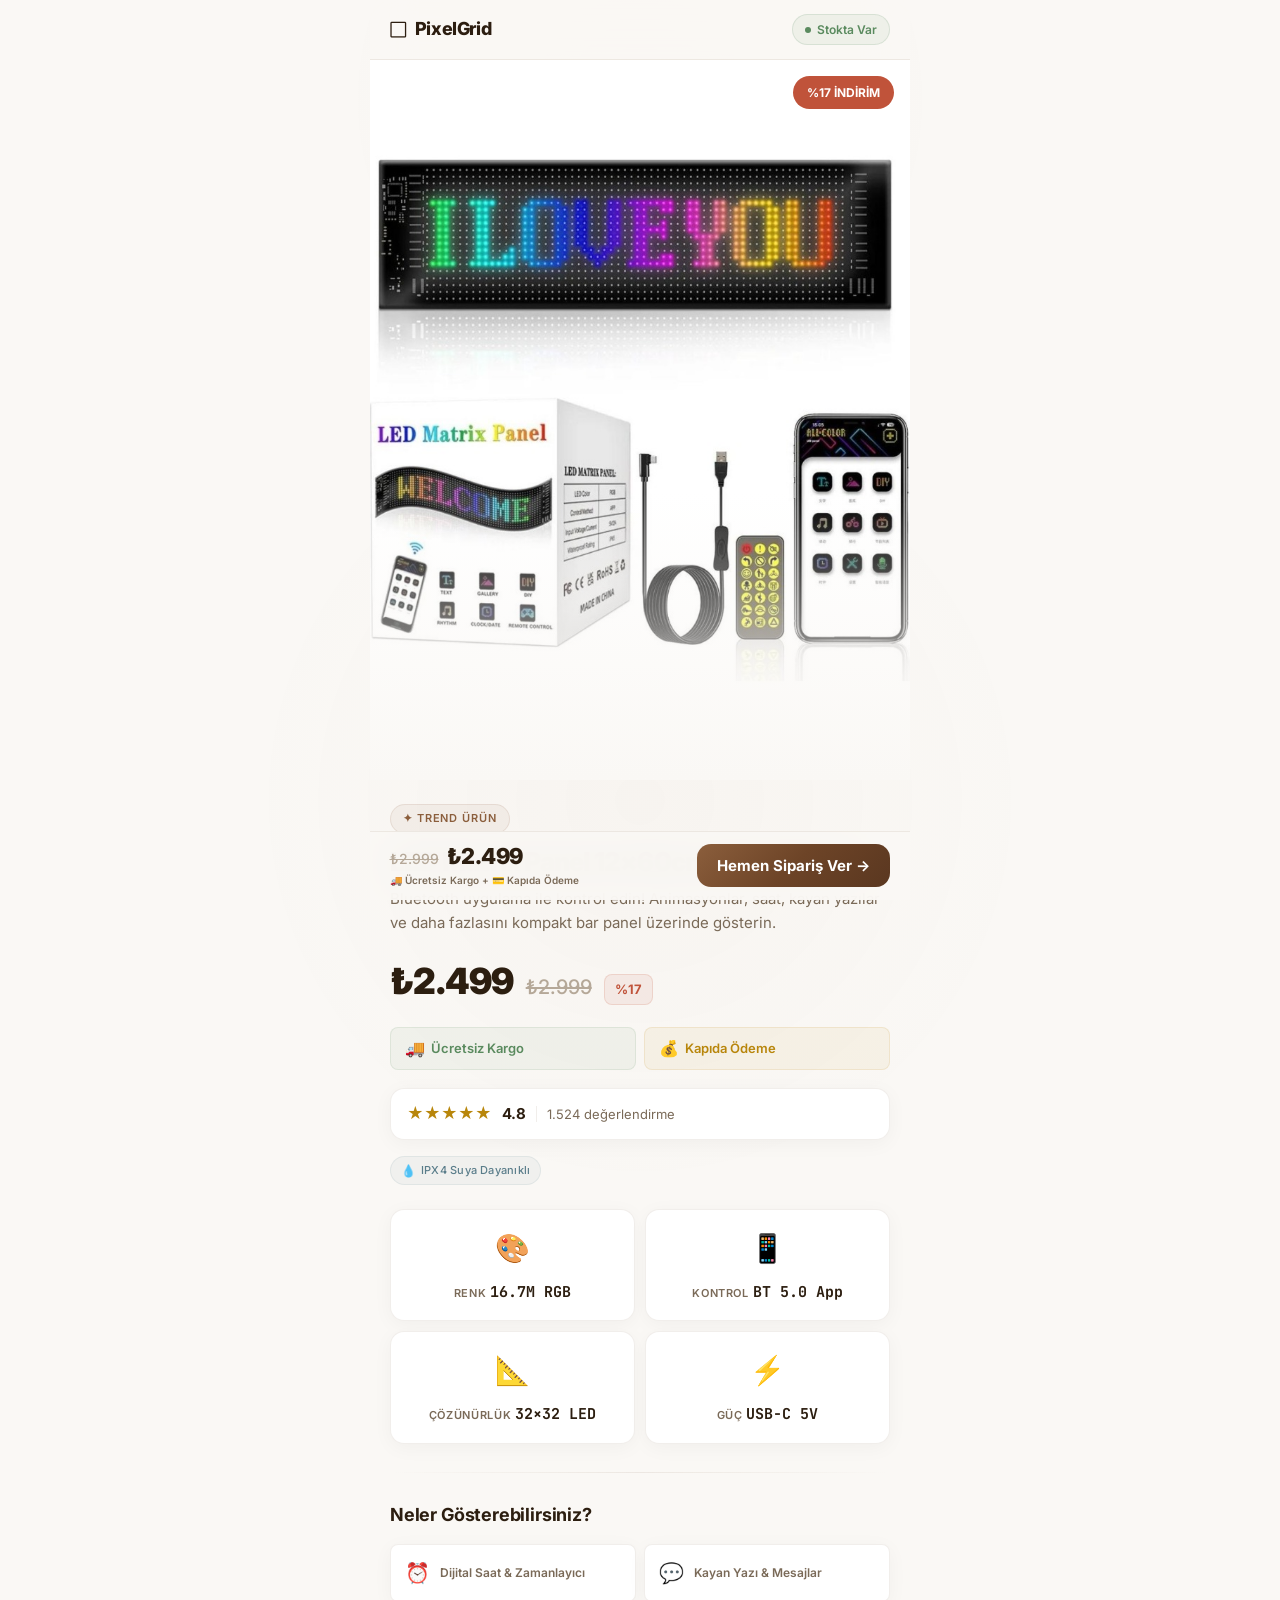
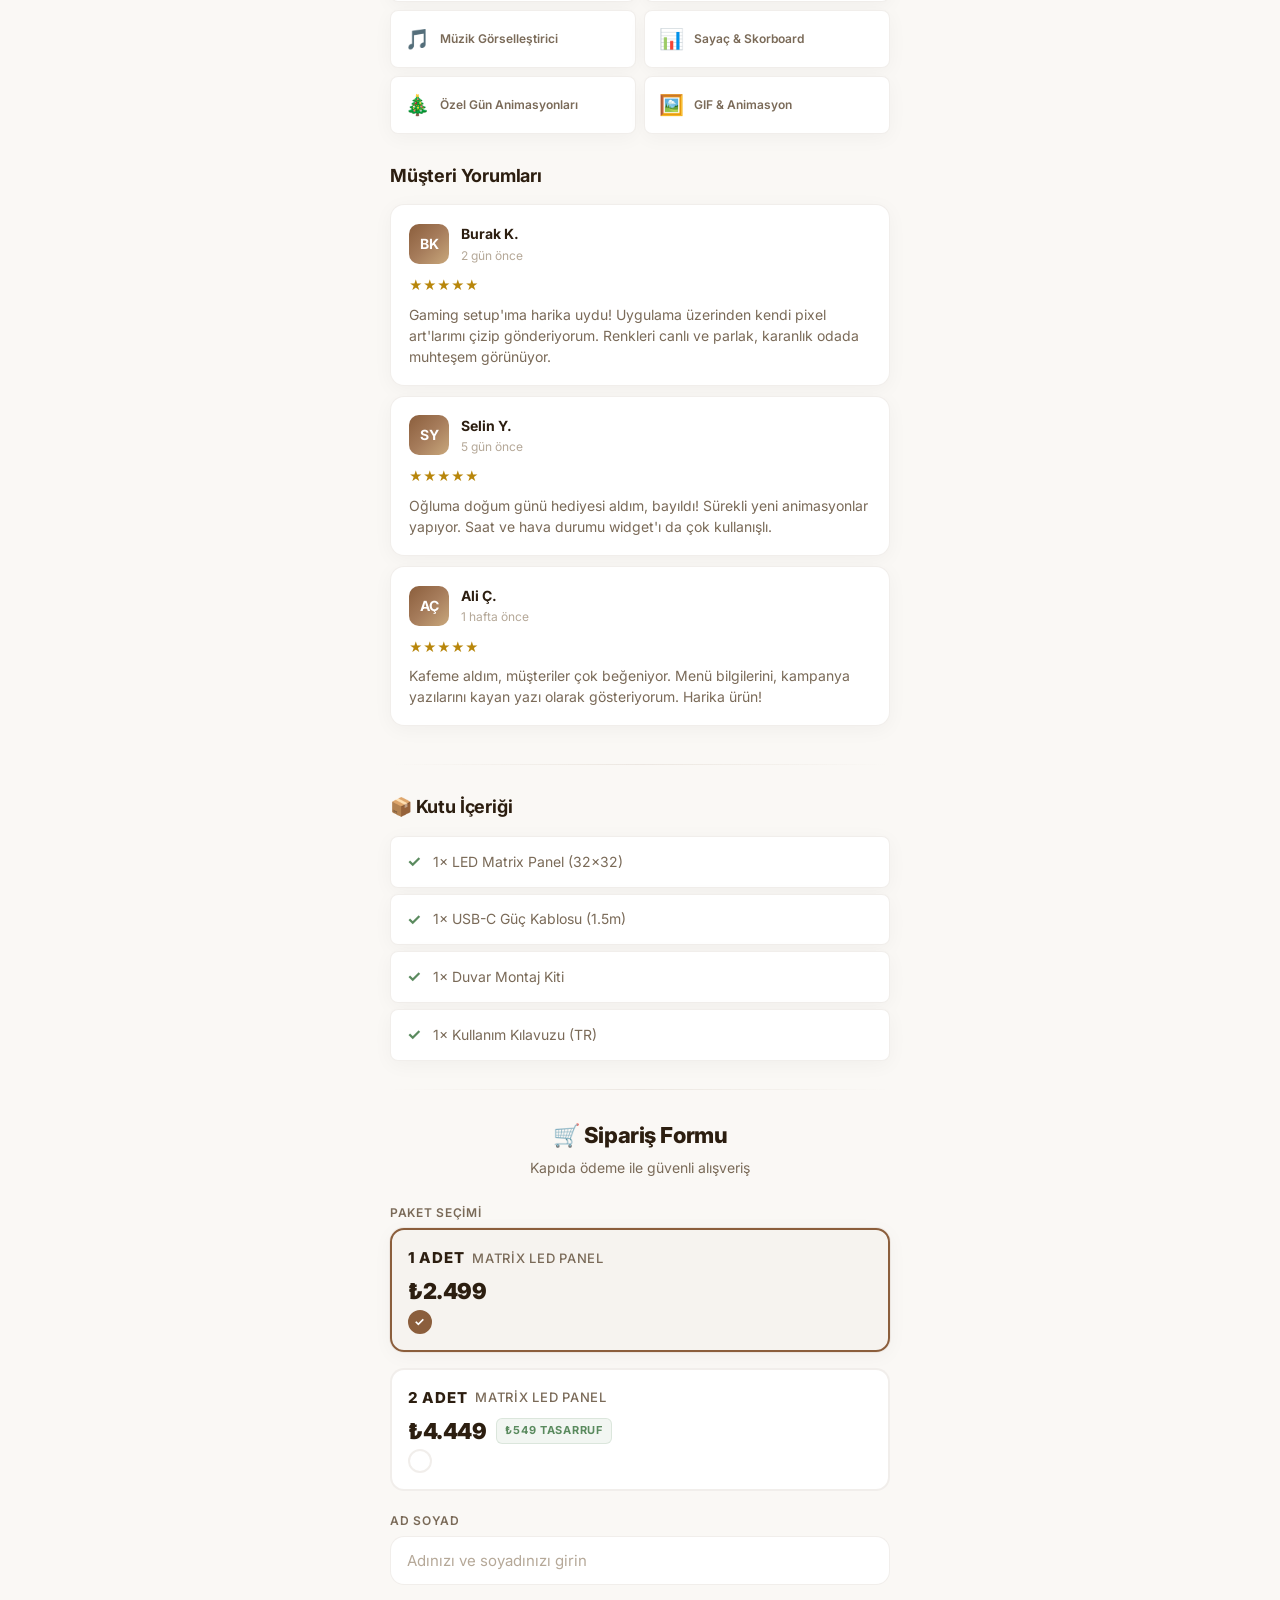
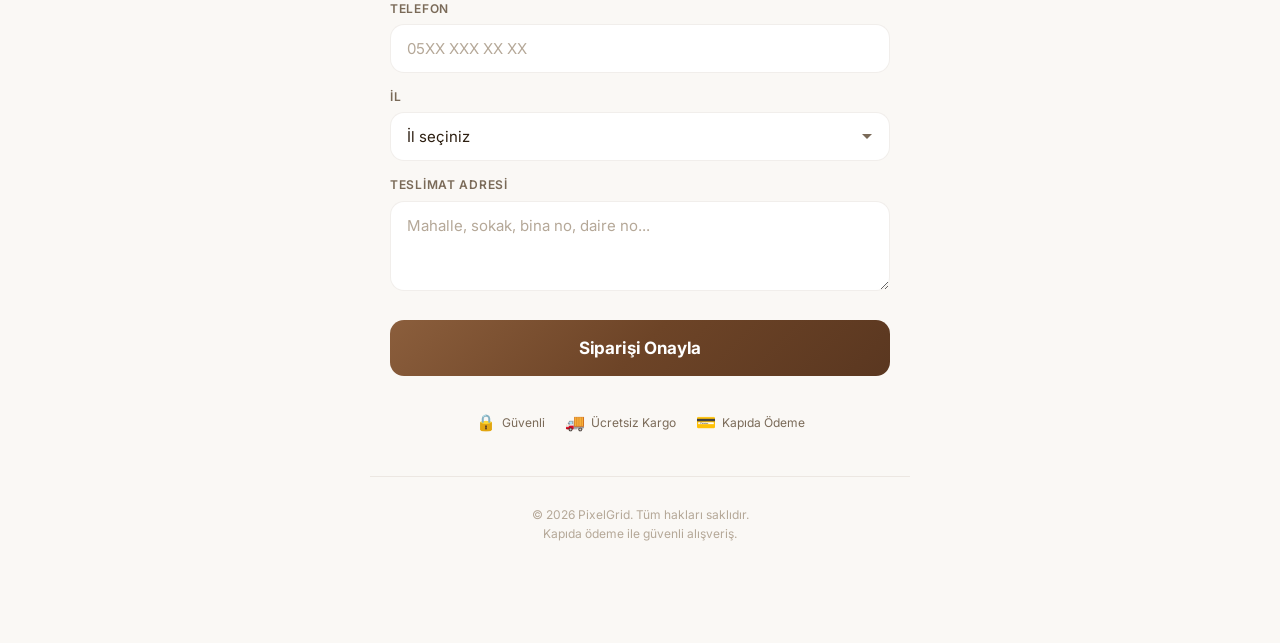
==== index.html @ 25b71a22 "add Meta Pixel Code with PageView event to index.html and Purchase event to thankyou.html" ====
<!DOCTYPE html>
<html lang="tr">
<head>
  <meta charset="UTF-8">
  <meta name="viewport" content="width=device-width, initial-scale=1.0, maximum-scale=1.0, user-scalable=no">
  <meta name="description" content="LED Matrix Panel - Programlanabilir Piksel Ekran. Bluetooth uygulama kontrolü, pixel art, saat, animasyon ve daha fazlası. Evinizi akıllı ışıkla donatın!">
  <meta name="theme-color" content="#faf8f5">
  <title>LED Matrix Panel | Akıllı Piksel Ekran</title>
  <link rel="preconnect" href="https://fonts.googleapis.com">
  <link rel="preconnect" href="https://fonts.gstatic.com" crossorigin>
  <link href="https://fonts.googleapis.com/css2?family=Inter:wght@400;500;600;700;800;900&family=JetBrains+Mono:wght@500;700&display=swap" rel="stylesheet">
  <!-- Meta Pixel Code -->
  <script>
  !function(f,b,e,v,n,t,s)
  {if(f.fbq)return;n=f.fbq=function(){n.callMethod?
  n.callMethod.apply(n,arguments):n.queue.push(arguments)};
  if(!f._fbq)f._fbq=n;n.push=n;n.loaded=!0;n.version='2.0';
  n.queue=[];t=b.createElement(e);t.async=!0;
  t.src=v;s=b.getElementsByTagName(e)[0];
  s.parentNode.insertBefore(t,s)}(window, document,'script',
  'https://connect.facebook.net/en_US/fbevents.js');
  fbq('init', '1575037027322061');
  fbq('track', 'PageView');
  </script>
  <link rel="stylesheet" href="styles.css">
</head>
<body>

  <!-- Ambient Background Effects -->
  <div class="ambient-glow"></div>
  <div class="ambient-glow-2"></div>

  <!-- Animated grid background -->
  <div class="grid-bg"></div>

  <div class="page-wrapper">

    <!-- Top Bar -->
    <header class="top-bar" id="top-bar">
      <div class="top-bar__logo">
        <span class="top-bar__logo-icon">⬜</span>
        PixelGrid
      </div>
      <div class="top-bar__badge">Stokta Var</div>
    </header>



    <!-- Hero Product Image -->
    <section class="hero-section" id="hero-section">
      <div class="hero-floating-badge">%17 İNDİRİM</div>
      <div class="hero-image-container">
        <img src="product-hero.jpg" alt="LED Matrix Panel 12x60cm - Bluetooth kontrollü RGB piksel ekran" loading="eager">
        <div class="hero-overlay"></div>
      </div>
    </section>


    <!-- Product Info -->
    <section class="product-info">
      <span class="product-info__category">✦ TREND ÜRÜN</span>
      <h1 class="product-info__title">LED Matrix Panel 12×60cm Piksel Ekran</h1>
      <p class="product-info__subtitle">Bluetooth uygulama ile kontrol edin! Animasyonlar, saat, kayan yazılar ve daha fazlasını kompakt bar panel üzerinde gösterin.</p>

      <!-- Price -->
      <div class="price-block">
        <span class="price-block__current">₺2.499</span>
        <span class="price-block__old">₺2.999</span>
        <span class="price-block__discount">%17</span>
      </div>

      <!-- Shipping & COD Badges -->
      <div class="promo-badges">
        <div class="promo-badge promo-badge--shipping">
          <span class="promo-badge__icon">🚚</span>
          <span class="promo-badge__text">Ücretsiz Kargo</span>
        </div>
        <div class="promo-badge promo-badge--cod">
          <span class="promo-badge__icon">💰</span>
          <span class="promo-badge__text">Kapıda Ödeme</span>
        </div>
      </div>

      <!-- Rating -->
      <div class="rating-bar">
        <div class="rating-bar__stars">★★★★★</div>
        <span class="rating-bar__score">4.8</span>
        <div class="rating-bar__divider"></div>
        <span class="rating-bar__count">1.524 değerlendirme</span>
      </div>

      <!-- Water Resistant Badge -->
      <div class="water-badge">
        <span class="water-badge__icon">💧</span>
        <span class="water-badge__text">IPX4 Suya Dayanıklı</span>
      </div>
    </section>

    <!-- Features Grid -->
    <div class="features-grid reveal">
      <div class="feature-card">
        <span class="feature-card__icon">🎨</span>
        <span class="feature-card__label">Renk</span>
        <span class="feature-card__value">16.7M RGB</span>
      </div>
      <div class="feature-card">
        <span class="feature-card__icon">📱</span>
        <span class="feature-card__label">Kontrol</span>
        <span class="feature-card__value">BT 5.0 App</span>
      </div>
      <div class="feature-card">
        <span class="feature-card__icon">📐</span>
        <span class="feature-card__label">Çözünürlük</span>
        <span class="feature-card__value">32×32 LED</span>
      </div>
      <div class="feature-card">
        <span class="feature-card__icon">⚡</span>
        <span class="feature-card__label">Güç</span>
        <span class="feature-card__value">USB-C 5V</span>
      </div>
    </div>

    <div class="section-divider"></div>

    <!-- What can you display section -->
    <section class="uses-section reveal">
      <h2 class="uses-section__title">Neler Gösterebilirsiniz?</h2>
      <div class="uses-grid">
        <div class="use-item">
          <span class="use-item__icon">⏰</span>
          <span class="use-item__text">Dijital Saat & Zamanlayıcı</span>
        </div>
        <div class="use-item">
          <span class="use-item__icon">💬</span>
          <span class="use-item__text">Kayan Yazı & Mesajlar</span>
        </div>
        <div class="use-item">
          <span class="use-item__icon">🎵</span>
          <span class="use-item__text">Müzik Görselleştirici</span>
        </div>
        <div class="use-item">
          <span class="use-item__icon">📊</span>
          <span class="use-item__text">Sayaç & Skorboard</span>
        </div>
        <div class="use-item">
          <span class="use-item__icon">🎄</span>
          <span class="use-item__text">Özel Gün Animasyonları</span>
        </div>
        <div class="use-item">
          <span class="use-item__icon">🖼️</span>
          <span class="use-item__text">GIF & Animasyon</span>
        </div>
      </div>
    </section>



    <!-- Testimonials -->
    <section class="testimonials-section reveal">
      <h2 class="testimonials-section__title">Müşteri Yorumları</h2>

      <div class="testimonial-card">
        <div class="testimonial-card__header">
          <div class="testimonial-card__avatar">BK</div>
          <div>
            <div class="testimonial-card__name">Burak K.</div>
            <div class="testimonial-card__date">2 gün önce</div>
          </div>
        </div>
        <div class="testimonial-card__stars">★★★★★</div>
        <p class="testimonial-card__text">Gaming setup'ıma harika uydu! Uygulama üzerinden kendi pixel art'larımı çizip gönderiyorum. Renkleri canlı ve parlak, karanlık odada muhteşem görünüyor.</p>
      </div>

      <div class="testimonial-card">
        <div class="testimonial-card__header">
          <div class="testimonial-card__avatar">SY</div>
          <div>
            <div class="testimonial-card__name">Selin Y.</div>
            <div class="testimonial-card__date">5 gün önce</div>
          </div>
        </div>
        <div class="testimonial-card__stars">★★★★★</div>
        <p class="testimonial-card__text">Oğluma doğum günü hediyesi aldım, bayıldı! Sürekli yeni animasyonlar yapıyor. Saat ve hava durumu widget'ı da çok kullanışlı.</p>
      </div>

      <div class="testimonial-card">
        <div class="testimonial-card__header">
          <div class="testimonial-card__avatar">AÇ</div>
          <div>
            <div class="testimonial-card__name">Ali Ç.</div>
            <div class="testimonial-card__date">1 hafta önce</div>
          </div>
        </div>
        <div class="testimonial-card__stars">★★★★★</div>
        <p class="testimonial-card__text">Kafeme aldım, müşteriler çok beğeniyor. Menü bilgilerini, kampanya yazılarını kayan yazı olarak gösteriyorum. Harika ürün!</p>
      </div>
    </section>

    <div class="section-divider"></div>

    <!-- Package Contents -->
    <section class="package-section reveal">
      <h2 class="package-section__title">📦 Kutu İçeriği</h2>
      <div class="package-list">
        <div class="package-item">
          <span class="package-item__check">✓</span>
          <span>1× LED Matrix Panel (32×32)</span>
        </div>
        <div class="package-item">
          <span class="package-item__check">✓</span>
          <span>1× USB-C Güç Kablosu (1.5m)</span>
        </div>

        <div class="package-item">
          <span class="package-item__check">✓</span>
          <span>1× Duvar Montaj Kiti</span>
        </div>
        <div class="package-item">
          <span class="package-item__check">✓</span>
          <span>1× Kullanım Kılavuzu (TR)</span>
        </div>
      </div>
    </section>

    <div class="section-divider"></div>

    <!-- Order Form -->
    <section class="order-section reveal" id="order-section">
      <h2 class="order-section__title">🛒 Sipariş Formu</h2>
      <p class="order-section__subtitle">Kapıda ödeme ile güvenli alışveriş</p>

      <form class="order-form" id="order-form" novalidate>

        <!-- Package Selection -->
        <div class="form-group">
          <label>Paket Seçimi</label>
          <div class="package-options">
            <label class="package-option active" id="option-1">
              <input type="radio" name="package" value="1" checked>
              <div class="package-option__content">
                <div class="package-option__top">
                  <span class="package-option__qty">1 Adet</span>
                  <span class="package-option__name">Matrix LED Panel</span>
                </div>
                <div class="package-option__price">₺2.499</div>
              </div>
              <span class="package-option__check">✓</span>
            </label>
            <label class="package-option" id="option-2">
              <input type="radio" name="package" value="2">
              <div class="package-option__content">
                <div class="package-option__top">
                  <span class="package-option__qty">2 Adet</span>
                  <span class="package-option__name">Matrix LED Panel</span>
                </div>
                <div class="package-option__bottom">
                  <span class="package-option__price">₺4.449</span>
                  <span class="package-option__save">₺549 Tasarruf</span>
                </div>
              </div>
              <span class="package-option__check">✓</span>
            </label>
          </div>
        </div>

        <!-- Name -->
        <div class="form-group">
          <label for="input-name">Ad Soyad</label>
          <input type="text" id="input-name" name="name" placeholder="Adınızı ve soyadınızı girin" required autocomplete="name">
        </div>

        <!-- Phone -->
        <div class="form-group">
          <label for="input-phone">Telefon</label>
          <input type="tel" id="input-phone" name="phone" placeholder="05XX XXX XX XX" required autocomplete="tel">
        </div>

        <!-- City -->
        <div class="form-group">
          <label for="input-city">İl</label>
          <select id="input-city" name="city" required>
            <option value="" disabled selected>İl seçiniz</option>
            <option value="Adana">Adana</option>
            <option value="Adıyaman">Adıyaman</option>
            <option value="Afyonkarahisar">Afyonkarahisar</option>
            <option value="Ağrı">Ağrı</option>
            <option value="Amasya">Amasya</option>
            <option value="Ankara">Ankara</option>
            <option value="Antalya">Antalya</option>
            <option value="Artvin">Artvin</option>
            <option value="Aydın">Aydın</option>
            <option value="Balıkesir">Balıkesir</option>
            <option value="Bilecik">Bilecik</option>
            <option value="Bingöl">Bingöl</option>
            <option value="Bitlis">Bitlis</option>
            <option value="Bolu">Bolu</option>
            <option value="Burdur">Burdur</option>
            <option value="Bursa">Bursa</option>
            <option value="Çanakkale">Çanakkale</option>
            <option value="Çankırı">Çankırı</option>
            <option value="Çorum">Çorum</option>
            <option value="Denizli">Denizli</option>
            <option value="Diyarbakır">Diyarbakır</option>
            <option value="Edirne">Edirne</option>
            <option value="Elazığ">Elazığ</option>
            <option value="Erzincan">Erzincan</option>
            <option value="Erzurum">Erzurum</option>
            <option value="Eskişehir">Eskişehir</option>
            <option value="Gaziantep">Gaziantep</option>
            <option value="Giresun">Giresun</option>
            <option value="Gümüşhane">Gümüşhane</option>
            <option value="Hakkari">Hakkari</option>
            <option value="Hatay">Hatay</option>
            <option value="Isparta">Isparta</option>
            <option value="İçel (Mersin)">İçel (Mersin)</option>
            <option value="İstanbul">İstanbul</option>
            <option value="İzmir">İzmir</option>
            <option value="Kars">Kars</option>
            <option value="Kastamonu">Kastamonu</option>
            <option value="Kayseri">Kayseri</option>
            <option value="Kırklareli">Kırklareli</option>
            <option value="Kırşehir">Kırşehir</option>
            <option value="Kocaeli">Kocaeli</option>
            <option value="Konya">Konya</option>
            <option value="Kütahya">Kütahya</option>
            <option value="Malatya">Malatya</option>
            <option value="Manisa">Manisa</option>
            <option value="Kahramanmaraş">Kahramanmaraş</option>
            <option value="Mardin">Mardin</option>
            <option value="Muğla">Muğla</option>
            <option value="Muş">Muş</option>
            <option value="Nevşehir">Nevşehir</option>
            <option value="Niğde">Niğde</option>
            <option value="Ordu">Ordu</option>
            <option value="Rize">Rize</option>
            <option value="Sakarya">Sakarya</option>
            <option value="Samsun">Samsun</option>
            <option value="Siirt">Siirt</option>
            <option value="Sinop">Sinop</option>
            <option value="Sivas">Sivas</option>
            <option value="Tekirdağ">Tekirdağ</option>
            <option value="Tokat">Tokat</option>
            <option value="Trabzon">Trabzon</option>
            <option value="Tunceli">Tunceli</option>
            <option value="Şanlıurfa">Şanlıurfa</option>
            <option value="Uşak">Uşak</option>
            <option value="Van">Van</option>
            <option value="Yozgat">Yozgat</option>
            <option value="Zonguldak">Zonguldak</option>
            <option value="Aksaray">Aksaray</option>
            <option value="Bayburt">Bayburt</option>
            <option value="Karaman">Karaman</option>
            <option value="Kırıkkale">Kırıkkale</option>
            <option value="Batman">Batman</option>
            <option value="Şırnak">Şırnak</option>
            <option value="Bartın">Bartın</option>
            <option value="Ardahan">Ardahan</option>
            <option value="Iğdır">Iğdır</option>
            <option value="Yalova">Yalova</option>
            <option value="Karabük">Karabük</option>
            <option value="Kilis">Kilis</option>
            <option value="Osmaniye">Osmaniye</option>
            <option value="Düzce">Düzce</option>
          </select>
        </div>

        <!-- District -->
        <div class="form-group" id="district-group" style="display: none;">
          <label for="input-district">İlçe</label>
          <select id="input-district" name="district" required>
            <option value="" disabled selected>Önce il seçiniz</option>
          </select>
        </div>

        <!-- Address -->
        <div class="form-group">
          <label for="input-address">Teslimat Adresi</label>
          <textarea id="input-address" name="address" placeholder="Mahalle, sokak, bina no, daire no..." required></textarea>
        </div>

        <!-- Message -->
        <div id="form-message" class="form-message"></div>

        <!-- Submit -->
        <button type="submit" class="submit-btn" id="submit-btn">
          <span class="submit-btn__text">
            <span class="spinner" id="submit-spinner"></span>
            <span class="submit-btn__label">Siparişi Onayla</span>
          </span>
        </button>

        <!-- Trust Badges -->
        <div class="trust-badges">
          <span class="trust-badge">
            <span class="trust-badge__icon">🔒</span>
            Güvenli
          </span>
          <span class="trust-badge">
            <span class="trust-badge__icon">🚚</span>
            Ücretsiz Kargo
          </span>
          <span class="trust-badge">
            <span class="trust-badge__icon">💳</span>
            Kapıda Ödeme
          </span>
        </div>
      </form>
    </section>

    <!-- Footer -->
    <footer class="footer">
      <p class="footer__text">© 2026 PixelGrid. Tüm hakları saklıdır.<br>Kapıda ödeme ile güvenli alışveriş.</p>
    </footer>

  </div>

  <!-- Sticky CTA Bar -->
  <div class="sticky-cta">
    <div class="sticky-cta__info">
      <div class="sticky-cta__price-wrapper">
        <span class="sticky-cta__old-price">₺2.999</span>
        <span class="sticky-cta__price">₺2.499</span>
      </div>
      <span class="sticky-cta__badge">🚚 Ücretsiz Kargo + 💳 Kapıda Ödeme</span>
    </div>
    <button class="sticky-cta__btn" type="button">Hemen Sipariş Ver →</button>
  </div>

  <script src="districts.js"></script>
  <script src="script.js"></script>
</body>
</html>
---- styles.css ----
/* ===== DESIGN TOKENS — White & Coffee ===== */
:root {
  --color-bg: #faf8f5;
  --color-bg-card: rgba(120, 90, 60, 0.04);
  --color-bg-glass: rgba(120, 90, 60, 0.03);
  --color-surface: #f3efe9;
  --color-border: rgba(120, 90, 60, 0.1);
  --color-text: #2c1e10;
  --color-text-muted: #7a6a58;
  --color-text-dim: #b5a898;
  --color-accent: #8b5e3c;
  --color-accent-light: #a67c5b;
  --color-accent-dark: #6d4427;
  --color-cyan: #5a7d8a;
  --color-green: #5a8a5e;
  --color-red: #c0533a;
  --color-amber: #b8860b;
  --gradient-hero: linear-gradient(135deg, #8b5e3c 0%, #a67c5b 50%, #c9a87c 100%);
  --gradient-button: linear-gradient(135deg, #8b5e3c 0%, #6d4427 50%, #5a3720 100%);
  --font-main: 'Inter', -apple-system, BlinkMacSystemFont, sans-serif;
  --font-mono: 'JetBrains Mono', monospace;
  --radius-sm: 8px;
  --radius-md: 14px;
  --radius-lg: 20px;
  --radius-xl: 28px;
  --shadow-glow: 0 4px 24px rgba(139, 94, 60, 0.15);
  --shadow-card: 0 4px 20px rgba(0, 0, 0, 0.04);
  --transition-base: 0.3s cubic-bezier(0.4, 0, 0.2, 1);
  --transition-spring: 0.5s cubic-bezier(0.34, 1.56, 0.64, 1);
}

/* ===== RESET & BASE ===== */
*, *::before, *::after { margin: 0; padding: 0; box-sizing: border-box; }
html { scroll-behavior: smooth; -webkit-text-size-adjust: 100%; }

body {
  font-family: var(--font-main);
  background-color: var(--color-bg);
  color: var(--color-text);
  line-height: 1.6;
  overflow-x: hidden;
  min-height: 100vh;
  -webkit-font-smoothing: antialiased;
}

/* ===== CONTAINER ===== */
.page-wrapper { max-width: 540px; margin: 0 auto; position: relative; }

/* ===== AMBIENT BACKGROUND ===== */
.ambient-glow {
  position: fixed; top: -200px; left: 50%; transform: translateX(-50%);
  width: 600px; height: 600px;
  background: radial-gradient(circle, rgba(139, 94, 60, 0.04) 0%, transparent 70%);
  pointer-events: none; z-index: 0;
}
.ambient-glow-2 {
  position: fixed; bottom: -300px; left: 50%; transform: translateX(-50%);
  width: 800px; height: 800px;
  background: radial-gradient(circle, rgba(166, 124, 91, 0.03) 0%, transparent 70%);
  pointer-events: none; z-index: 0;
}

/* ===== GRID BACKGROUND ===== */
.grid-bg { display: none; }

/* ===== TOP BAR ===== */
.top-bar {
  position: sticky; top: 0; z-index: 100;
  display: flex; align-items: center; justify-content: space-between;
  padding: 14px 20px;
  background: rgba(250, 248, 245, 0.92);
  backdrop-filter: blur(20px); -webkit-backdrop-filter: blur(20px);
  border-bottom: 1px solid var(--color-border);
}
.top-bar__logo {
  font-size: 18px; font-weight: 800;
  display: flex; align-items: center; gap: 8px;
  letter-spacing: -0.02em; color: var(--color-text);
}
.top-bar__logo-icon { font-size: 12px; display: inline-flex; animation: pixel-blink 2s ease-in-out infinite; }
@keyframes pixel-blink { 0%, 100% { opacity: 1; } 50% { opacity: 0.3; } }

.top-bar__badge {
  display: flex; align-items: center; gap: 6px;
  padding: 5px 12px;
  background: rgba(90, 138, 94, 0.08);
  border: 1px solid rgba(90, 138, 94, 0.15);
  border-radius: 100px; font-size: 12px; font-weight: 600; color: var(--color-green);
}
.top-bar__badge::before {
  content: ''; width: 6px; height: 6px; border-radius: 50%;
  background: var(--color-green); animation: pulse-dot 2s ease-in-out infinite;
}
@keyframes pulse-dot { 0%, 100% { opacity: 1; transform: scale(1); } 50% { opacity: 0.5; transform: scale(0.8); } }

/* ===== HERO IMAGE SECTION ===== */
.hero-section { position: relative; padding: 0; overflow: hidden; }
.hero-image-container { position: relative; width: 100%; overflow: hidden; }
.hero-image-container img { width: 100%; height: auto; display: block; }

.hero-overlay {
  position: absolute; bottom: 0; left: 0; right: 0; height: 40%;
  background: linear-gradient(to top, var(--color-bg) 0%, transparent 100%);
  pointer-events: none;
}
.hero-floating-badge {
  position: absolute; top: 16px; right: 16px;
  padding: 7px 14px;
  background: var(--color-red); backdrop-filter: blur(10px);
  border-radius: 100px; font-size: 12px; font-weight: 700; color: white;
  animation: badge-float 3s ease-in-out infinite; z-index: 2;
}
@keyframes badge-float { 0%, 100% { transform: translateY(0); } 50% { transform: translateY(-5px); } }

/* ===== PRODUCT INFO ===== */
.product-info { padding: 24px 20px 0; position: relative; z-index: 1; }
.product-info__category {
  display: inline-flex; align-items: center; gap: 6px;
  padding: 5px 12px; background: rgba(139, 94, 60, 0.06);
  border: 1px solid rgba(139, 94, 60, 0.12); border-radius: 100px;
  font-size: 11px; font-weight: 600; color: var(--color-accent);
  text-transform: uppercase; letter-spacing: 0.08em; margin-bottom: 12px;
}
.product-info__title {
  font-size: 26px; font-weight: 900; line-height: 1.2;
  letter-spacing: -0.03em; margin-bottom: 10px;
  color: var(--color-text);
}
.product-info__subtitle {
  font-size: 15px; color: var(--color-text-muted);
  margin-bottom: 18px; line-height: 1.6;
}

/* ===== PRICE ===== */
.price-block { display: flex; align-items: baseline; gap: 12px; margin-bottom: 16px; }
.price-block__current { font-size: 36px; font-weight: 900; color: var(--color-text); letter-spacing: -0.02em; }
.price-block__old { font-size: 20px; font-weight: 500; color: var(--color-text-dim); text-decoration: line-through; }
.price-block__discount {
  padding: 4px 10px; background: rgba(192, 83, 58, 0.08);
  border: 1px solid rgba(192, 83, 58, 0.15); border-radius: 8px;
  font-size: 13px; font-weight: 700; color: var(--color-red);
}

/* ===== PROMO BADGES ===== */
.promo-badges { display: flex; gap: 8px; margin-bottom: 18px; }
.promo-badge {
  display: flex; align-items: center; gap: 6px;
  padding: 8px 14px; border-radius: var(--radius-sm);
  font-size: 13px; font-weight: 600; flex: 1;
}
.promo-badge--shipping {
  background: rgba(90, 138, 94, 0.06); border: 1px solid rgba(90, 138, 94, 0.12);
  color: var(--color-green);
}
.promo-badge--cod {
  background: rgba(184, 134, 11, 0.06); border: 1px solid rgba(184, 134, 11, 0.12);
  color: var(--color-amber);
}
.promo-badge__icon { font-size: 16px; }
.promo-badge__text { white-space: nowrap; }

/* ===== PACKAGE OPTIONS (Radio Cards) ===== */
.package-options { display: flex; flex-direction: column; gap: 10px; }
.package-option {
  display: flex; align-items: center; gap: 14px;
  padding: 16px; background: white;
  border: 2px solid var(--color-border); border-radius: var(--radius-md);
  cursor: pointer; transition: var(--transition-base); position: relative;
}
.package-option input[type="radio"] { position: absolute; opacity: 0; pointer-events: none; width: 0; height: 0; }
.package-option:hover { border-color: rgba(139, 94, 60, 0.25); }
.package-option.active {
  border-color: var(--color-accent); background: rgba(139, 94, 60, 0.03);
  box-shadow: 0 0 0 1px rgba(139, 94, 60, 0.08), var(--shadow-card);
}
.package-option__content { flex: 1; }
.package-option__top { display: flex; align-items: center; gap: 8px; margin-bottom: 4px; }
.package-option__qty { font-size: 15px; font-weight: 800; color: var(--color-text); }
.package-option__name { font-size: 13px; font-weight: 500; color: var(--color-text-muted); }
.package-option__bottom { display: flex; align-items: center; gap: 10px; }
.package-option__price { font-size: 22px; font-weight: 900; color: var(--color-text); letter-spacing: -0.02em; }
.package-option__save {
  display: inline-flex; padding: 3px 8px;
  background: rgba(90, 138, 94, 0.08); border: 1px solid rgba(90, 138, 94, 0.15);
  border-radius: 6px; font-size: 11px; font-weight: 700; color: var(--color-green);
}
.package-option__check {
  width: 24px; height: 24px; border-radius: 50%;
  background: transparent; border: 2px solid var(--color-border);
  display: flex; align-items: center; justify-content: center;
  font-size: 12px; font-weight: 700; color: transparent;
  transition: var(--transition-base); flex-shrink: 0;
}
.package-option.active .package-option__check {
  background: var(--color-accent); border-color: var(--color-accent); color: white;
}

/* ===== RATING ===== */
.rating-bar {
  display: flex; align-items: center; gap: 10px;
  margin-bottom: 16px; padding: 12px 16px;
  background: white; border: 1px solid var(--color-border);
  border-radius: var(--radius-md); box-shadow: var(--shadow-card);
}
.rating-bar__stars { display: flex; gap: 2px; font-size: 16px; color: var(--color-amber); }
.rating-bar__score { font-size: 15px; font-weight: 700; color: var(--color-text); }
.rating-bar__count { font-size: 13px; color: var(--color-text-muted); }
.rating-bar__divider { width: 1px; height: 16px; background: var(--color-border); }

/* ===== WATER RESISTANT BADGE ===== */
.water-badge {
  display: inline-flex; align-items: center; gap: 5px;
  padding: 4px 10px; background: rgba(90, 125, 138, 0.06);
  border: 1px solid rgba(90, 125, 138, 0.1); border-radius: 100px;
  font-size: 11px; font-weight: 500; color: var(--color-cyan); margin-bottom: 24px;
}
.water-badge__icon { font-size: 12px; }
.water-badge__text { letter-spacing: 0.02em; }

/* ===== FEATURES ===== */
.features-grid { display: grid; grid-template-columns: 1fr 1fr; gap: 10px; padding: 0 20px; margin-bottom: 28px; }
.feature-card {
  padding: 16px; background: white;
  border: 1px solid var(--color-border); border-radius: var(--radius-md);
  text-align: center; transition: var(--transition-base);
  box-shadow: var(--shadow-card);
}
.feature-card:hover { border-color: rgba(139, 94, 60, 0.2); }
.feature-card__icon { font-size: 28px; margin-bottom: 8px; display: block; }
.feature-card__label {
  font-size: 11px; font-weight: 600; color: var(--color-text-muted);
  text-transform: uppercase; letter-spacing: 0.06em; margin-bottom: 3px;
}
.feature-card__value { font-size: 15px; font-weight: 700; color: var(--color-text); font-family: var(--font-mono); }

/* ===== SECTION DIVIDER ===== */
.section-divider { height: 1px; margin: 0 20px 28px; background: linear-gradient(to right, transparent, var(--color-border), transparent); }

/* ===== USES SECTION ===== */
.uses-section { padding: 0 20px 28px; }
.uses-section__title { font-size: 18px; font-weight: 700; margin-bottom: 14px; letter-spacing: -0.01em; }
.uses-grid { display: grid; grid-template-columns: 1fr 1fr; gap: 8px; }
.use-item {
  display: flex; align-items: center; gap: 10px;
  padding: 12px 14px; background: white;
  border: 1px solid var(--color-border); border-radius: var(--radius-sm);
  transition: var(--transition-base); box-shadow: var(--shadow-card);
}
.use-item:hover { border-color: rgba(139, 94, 60, 0.18); }
.use-item__icon { font-size: 20px; flex-shrink: 0; }
.use-item__text { font-size: 12px; font-weight: 600; color: var(--color-text-muted); line-height: 1.3; }

/* ===== TESTIMONIALS ===== */
.testimonials-section { padding: 0 20px 28px; }
.testimonials-section__title { font-size: 18px; font-weight: 700; margin-bottom: 14px; letter-spacing: -0.01em; }
.testimonial-card {
  padding: 18px; background: white;
  border: 1px solid var(--color-border); border-radius: var(--radius-md);
  margin-bottom: 10px; box-shadow: var(--shadow-card);
}
.testimonial-card__header { display: flex; align-items: center; gap: 12px; margin-bottom: 10px; }
.testimonial-card__avatar {
  width: 40px; height: 40px; border-radius: 10px;
  background: var(--gradient-hero);
  display: flex; align-items: center; justify-content: center;
  font-size: 14px; font-weight: 700; color: white; flex-shrink: 0;
}
.testimonial-card__name { font-size: 14px; font-weight: 700; }
.testimonial-card__date { font-size: 12px; color: var(--color-text-dim); }
.testimonial-card__stars { font-size: 13px; color: var(--color-amber); margin-bottom: 8px; }
.testimonial-card__text { font-size: 14px; color: var(--color-text-muted); line-height: 1.5; }

/* ===== PACKAGE SECTION ===== */
.package-section { padding: 0 20px 28px; }
.package-section__title { font-size: 18px; font-weight: 700; margin-bottom: 14px; letter-spacing: -0.01em; }
.package-list { display: flex; flex-direction: column; gap: 6px; }
.package-item {
  display: flex; align-items: center; gap: 12px;
  padding: 12px 16px; background: white;
  border: 1px solid var(--color-border); border-radius: var(--radius-sm);
  font-size: 14px; color: var(--color-text-muted); box-shadow: var(--shadow-card);
}
.package-item__check { color: var(--color-green); font-weight: 700; font-size: 16px; flex-shrink: 0; }

/* ===== ORDER FORM ===== */
.order-section { padding: 0 20px 40px; }
.order-section__title { font-size: 22px; font-weight: 800; letter-spacing: -0.02em; margin-bottom: 4px; text-align: center; }
.order-section__subtitle { font-size: 14px; color: var(--color-text-muted); text-align: center; margin-bottom: 24px; }
.order-form { display: flex; flex-direction: column; gap: 14px; }
.form-group { position: relative; }
.form-group label {
  display: block; font-size: 12px; font-weight: 600; color: var(--color-text-muted);
  text-transform: uppercase; letter-spacing: 0.06em; margin-bottom: 6px;
}
.form-group input,
.form-group textarea,
.form-group select {
  width: 100%; padding: 14px 16px;
  background: white; border: 1px solid var(--color-border);
  border-radius: var(--radius-md); color: var(--color-text);
  font-family: var(--font-main); font-size: 15px;
  transition: var(--transition-base); outline: none;
  -webkit-appearance: none; appearance: none;
}
.form-group select {
  background-image: url("data:image/svg+xml,%3Csvg xmlns='http://www.w3.org/2000/svg' width='12' height='12' viewBox='0 0 12 12'%3E%3Cpath fill='%237a6a58' d='M6 8L1 3h10z'/%3E%3C/svg%3E");
  background-repeat: no-repeat; background-position: right 16px center; padding-right: 40px;
}
.form-group input:focus,
.form-group textarea:focus,
.form-group select:focus {
  border-color: var(--color-accent);
  box-shadow: 0 0 0 3px rgba(139, 94, 60, 0.08);
}
.form-group input::placeholder,
.form-group textarea::placeholder { color: var(--color-text-dim); }
.form-group textarea { resize: vertical; min-height: 90px; }

/* ===== SUBMIT BUTTON ===== */
.submit-btn {
  width: 100%; padding: 18px;
  background: var(--gradient-button); border: none;
  border-radius: var(--radius-md); color: white;
  font-family: var(--font-main); font-size: 17px; font-weight: 700;
  cursor: pointer; position: relative; overflow: hidden;
  transition: var(--transition-base); margin-top: 8px; letter-spacing: -0.01em;
}
.submit-btn::before {
  content: ''; position: absolute; top: 0; left: -100%; width: 100%; height: 100%;
  background: linear-gradient(90deg, transparent, rgba(255, 255, 255, 0.15), transparent);
  transition: left 0.6s ease;
}
.submit-btn:hover::before { left: 100%; }
.submit-btn:hover { transform: translateY(-2px); box-shadow: var(--shadow-glow); }
.submit-btn:active { transform: translateY(0); }
.submit-btn:disabled { opacity: 0.6; cursor: not-allowed; transform: none; }
.submit-btn__text { position: relative; z-index: 1; display: flex; align-items: center; justify-content: center; gap: 8px; }

/* ===== SPINNER ===== */
.spinner { width: 20px; height: 20px; border: 2px solid rgba(255,255,255,0.3); border-top-color: white; border-radius: 50%; animation: spin 0.8s linear infinite; display: none; }
@keyframes spin { to { transform: rotate(360deg); } }

/* ===== TRUST BADGES ===== */
.trust-badges { display: flex; justify-content: center; gap: 20px; padding: 16px 20px 0; margin-top: 4px; }
.trust-badge { display: flex; align-items: center; gap: 6px; font-size: 12px; color: var(--color-text-muted); }
.trust-badge__icon { font-size: 16px; }

/* ===== FORM MESSAGES ===== */
.form-message { padding: 16px; border-radius: var(--radius-md); font-size: 14px; font-weight: 600; text-align: center; display: none; animation: slide-up 0.4s ease; }
.form-message.success { display: block; background: rgba(90, 138, 94, 0.08); border: 1px solid rgba(90, 138, 94, 0.15); color: var(--color-green); }
.form-message.error { display: block; background: rgba(192, 83, 58, 0.08); border: 1px solid rgba(192, 83, 58, 0.15); color: var(--color-red); }
@keyframes slide-up { from { opacity: 0; transform: translateY(10px); } to { opacity: 1; transform: translateY(0); } }

/* ===== STICKY CTA BAR ===== */
.sticky-cta {
  position: fixed; bottom: 0; left: 50%; transform: translateX(-50%);
  width: 100%; max-width: 540px;
  padding: 12px 20px; padding-bottom: calc(12px + env(safe-area-inset-bottom, 0px));
  background: rgba(250, 248, 245, 0.95);
  backdrop-filter: blur(20px); -webkit-backdrop-filter: blur(20px);
  border-top: 1px solid var(--color-border);
  display: flex; align-items: center; justify-content: space-between;
  z-index: 100; transition: transform 0.3s ease;
  gap: 12px;
}
.sticky-cta__info {
  display: flex;
  flex-direction: column;
  gap: 2px;
}
.sticky-cta__price-wrapper {
  display: flex;
  align-items: baseline;
  gap: 8px;
}
.sticky-cta__old-price {
  font-size: 14px;
  font-weight: 500;
  color: var(--color-text-dim);
  text-decoration: line-through;
}
.sticky-cta__price {
  font-size: 22px;
  font-weight: 850;
  letter-spacing: -0.02em;
  color: var(--color-text);
  line-height: 1.1;
}
.sticky-cta__badge {
  font-size: 10px;
  font-weight: 600;
  color: var(--color-text-muted);
}
.sticky-cta__btn {
  padding: 12px 20px; background: var(--gradient-button);
  border: none; border-radius: var(--radius-md); color: white;
  font-family: var(--font-main); font-size: 15px; font-weight: 700;
  cursor: pointer; transition: var(--transition-base);
  white-space: nowrap;
}
.sticky-cta__btn:hover { transform: translateY(-1px); box-shadow: var(--shadow-glow); }

/* ===== SCROLL ANIMATIONS ===== */
.reveal { opacity: 0; transform: translateY(30px); transition: opacity 0.6s ease, transform 0.6s ease; }
.reveal.visible { opacity: 1; transform: translateY(0); }

/* ===== FOOTER ===== */
.footer { padding: 28px 20px 100px; text-align: center; border-top: 1px solid var(--color-border); }
.footer__text { font-size: 12px; color: var(--color-text-dim); line-height: 1.6; }

/* ===== RESPONSIVE ===== */
@media (max-width: 380px) {
  .product-info__title { font-size: 22px; }
  .price-block__current { font-size: 30px; }
  .features-grid { grid-template-columns: 1fr; }
  .uses-grid { grid-template-columns: 1fr; }
}

/* ===== THANK YOU PAGE ===== */
.thankyou-container {
  padding: 40px 20px;
  display: flex;
  align-items: center;
  justify-content: center;
  min-height: 65vh;
}

.thankyou-card {
  background: white;
  border: 1px solid var(--color-border);
  border-radius: var(--radius-xl);
  padding: 40px 30px;
  text-align: center;
  box-shadow: var(--shadow-card);
  width: 100%;
}

.thankyou-card__icon-wrapper {
  width: 80px;
  height: 80px;
  background: rgba(139, 94, 60, 0.05);
  border: 1px solid rgba(139, 94, 60, 0.12);
  border-radius: 50%;
  display: flex;
  align-items: center;
  justify-content: center;
  margin: 0 auto 24px;
}

.thankyou-card__icon {
  font-size: 36px;
}

.thankyou-card__title {
  font-size: 28px;
  font-weight: 900;
  color: var(--color-text);
  margin-bottom: 12px;
  letter-spacing: -0.02em;
}

.thankyou-card__subtitle {
  font-size: 15px;
  color: var(--color-text-muted);
  line-height: 1.6;
  margin-bottom: 28px;
}

.thankyou-card__divider {
  height: 1px;
  background: var(--color-border);
  margin: 24px 0;
}

.thankyou-card__details {
  display: flex;
  flex-direction: column;
  gap: 20px;
  text-align: left;
}

.thankyou-detail-item {
  display: flex;
  gap: 16px;
  align-items: flex-start;
}

.thankyou-detail-icon {
  font-size: 20px;
  padding: 8px;
  background: var(--color-bg-card);
  border-radius: var(--radius-sm);
  display: inline-flex;
  align-items: center;
  justify-content: center;
  flex-shrink: 0;
}

.thankyou-detail-text {
  display: flex;
  flex-direction: column;
  gap: 4px;
}

.thankyou-detail-text strong {
  font-size: 14px;
  font-weight: 700;
  color: var(--color-text);
}

.thankyou-detail-text span {
  font-size: 13px;
  color: var(--color-text-muted);
  line-height: 1.4;
}

.thankyou-card__btn {
  display: inline-block;
  width: 100%;
  padding: 16px;
  background: var(--gradient-button);
  color: white;
  border-radius: var(--radius-md);
  font-weight: 700;
  font-size: 16px;
  text-decoration: none;
  transition: var(--transition-base);
  box-shadow: 0 4px 12px rgba(139, 94, 60, 0.15);
}

.thankyou-card__btn:hover {
  transform: translateY(-2px);
  box-shadow: var(--shadow-glow);
}

.thankyou-card__btn:active {
  transform: translateY(0);
}
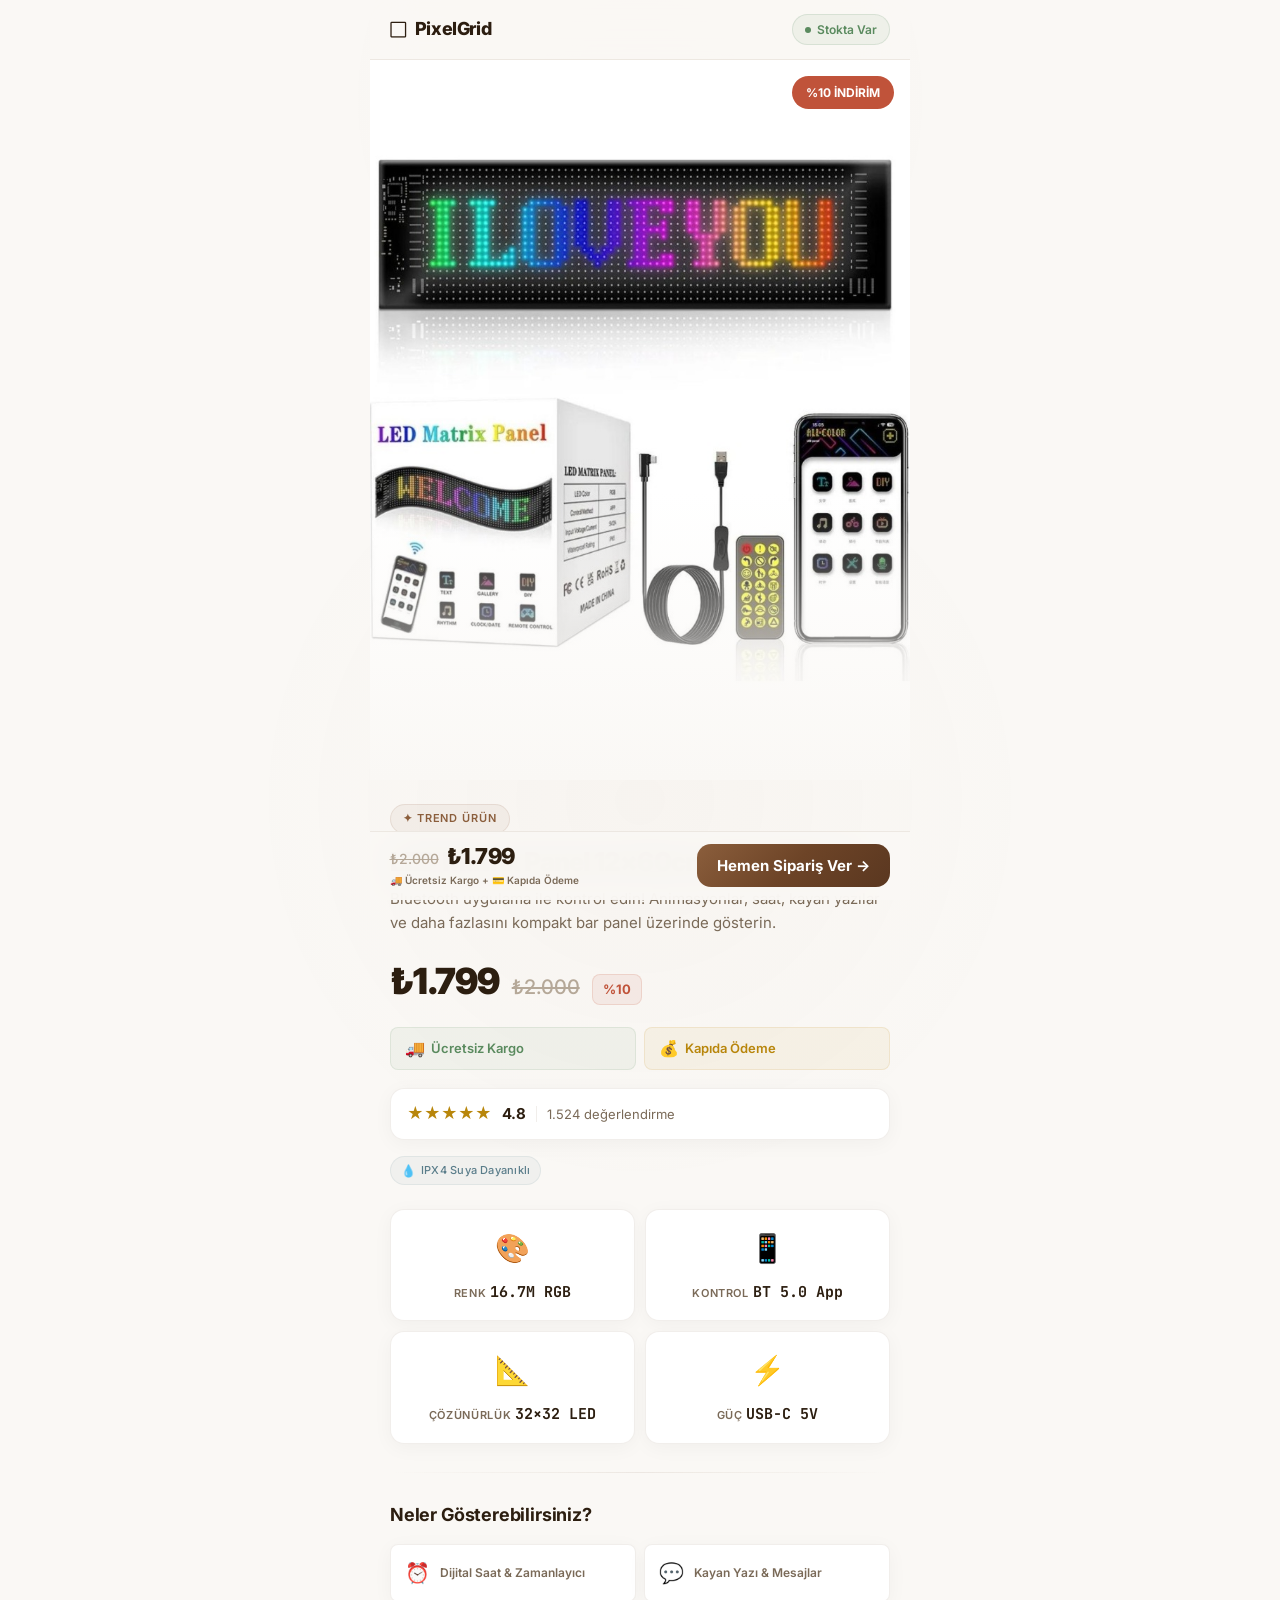
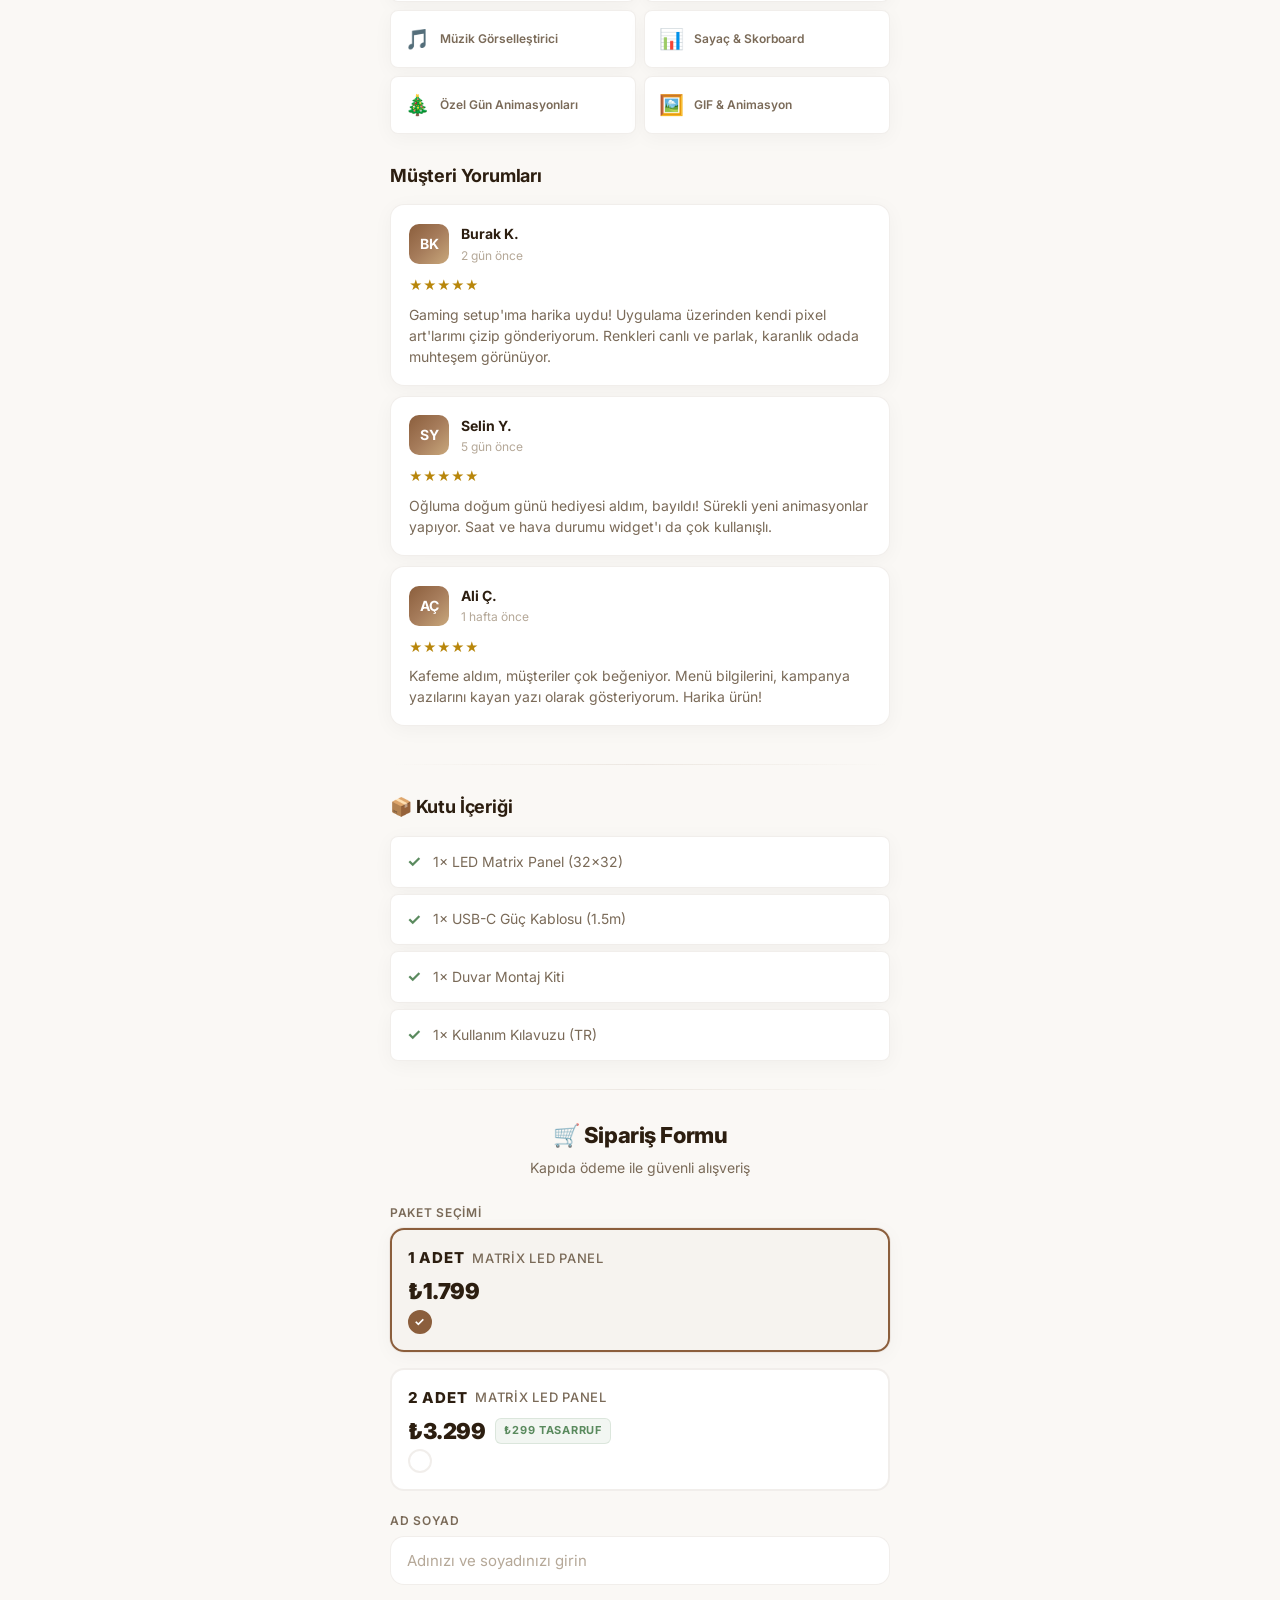
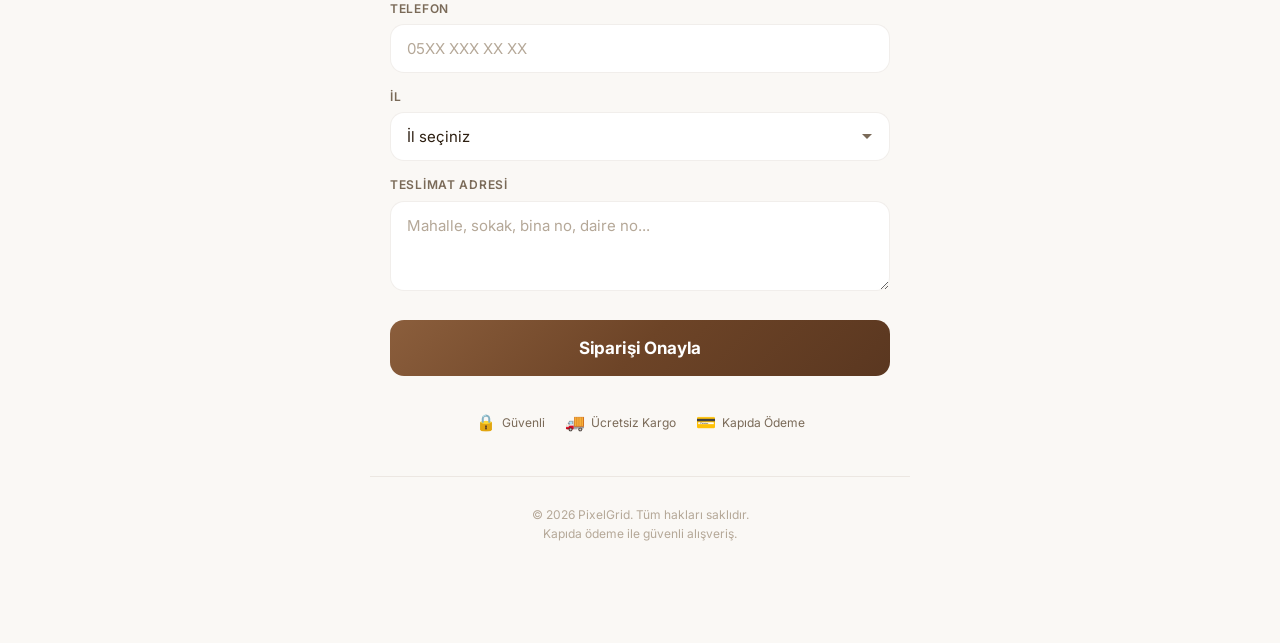
==== commit db5f888c: "revert prices to 1799 (old 2000) and 2-pack to 3299 (old 4000) across all components" ====
--- a/index.html
+++ b/index.html
@@ -48,7 +48,7 @@
 
     <!-- Hero Product Image -->
     <section class="hero-section" id="hero-section">
-      <div class="hero-floating-badge">%17 İNDİRİM</div>
+      <div class="hero-floating-badge">%10 İNDİRİM</div>
       <div class="hero-image-container">
         <img src="product-hero.jpg" alt="LED Matrix Panel 12x60cm - Bluetooth kontrollü RGB piksel ekran" loading="eager">
         <div class="hero-overlay"></div>
@@ -64,9 +64,9 @@
 
       <!-- Price -->
       <div class="price-block">
-        <span class="price-block__current">₺2.499</span>
-        <span class="price-block__old">₺2.999</span>
-        <span class="price-block__discount">%17</span>
+        <span class="price-block__current">₺1.799</span>
+        <span class="price-block__old">₺2.000</span>
+        <span class="price-block__discount">%10</span>
       </div>
 
       <!-- Shipping & COD Badges -->
@@ -242,7 +242,7 @@
                   <span class="package-option__qty">1 Adet</span>
                   <span class="package-option__name">Matrix LED Panel</span>
                 </div>
-                <div class="package-option__price">₺2.499</div>
+                 <div class="package-option__price">₺1.799</div>
               </div>
               <span class="package-option__check">✓</span>
             </label>
@@ -254,8 +254,8 @@
                   <span class="package-option__name">Matrix LED Panel</span>
                 </div>
                 <div class="package-option__bottom">
-                  <span class="package-option__price">₺4.449</span>
-                  <span class="package-option__save">₺549 Tasarruf</span>
+                  <span class="package-option__price">₺3.299</span>
+                  <span class="package-option__save">₺299 Tasarruf</span>
                 </div>
               </div>
               <span class="package-option__check">✓</span>
@@ -418,8 +418,8 @@
   <div class="sticky-cta">
     <div class="sticky-cta__info">
       <div class="sticky-cta__price-wrapper">
-        <span class="sticky-cta__old-price">₺2.999</span>
-        <span class="sticky-cta__price">₺2.499</span>
+        <span class="sticky-cta__old-price">₺2.000</span>
+        <span class="sticky-cta__price">₺1.799</span>
       </div>
       <span class="sticky-cta__badge">🚚 Ücretsiz Kargo + 💳 Kapıda Ödeme</span>
     </div>
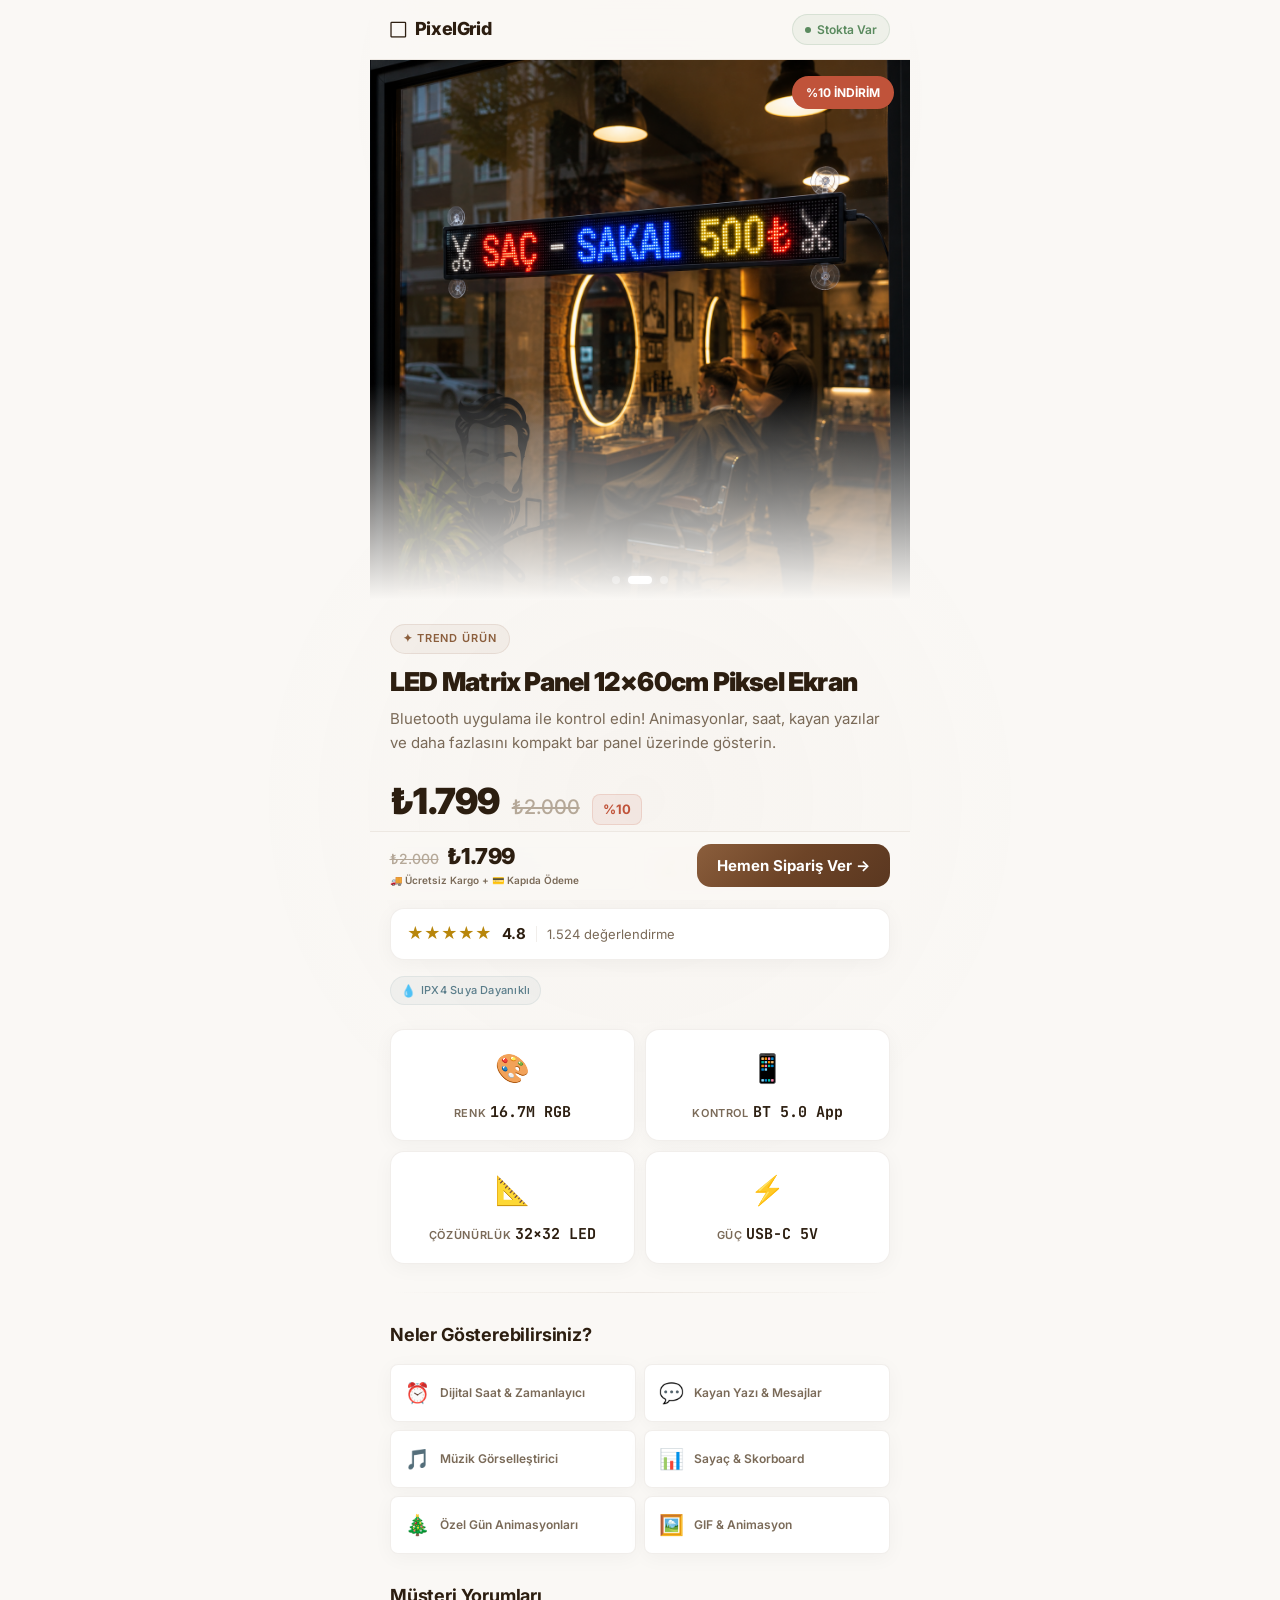
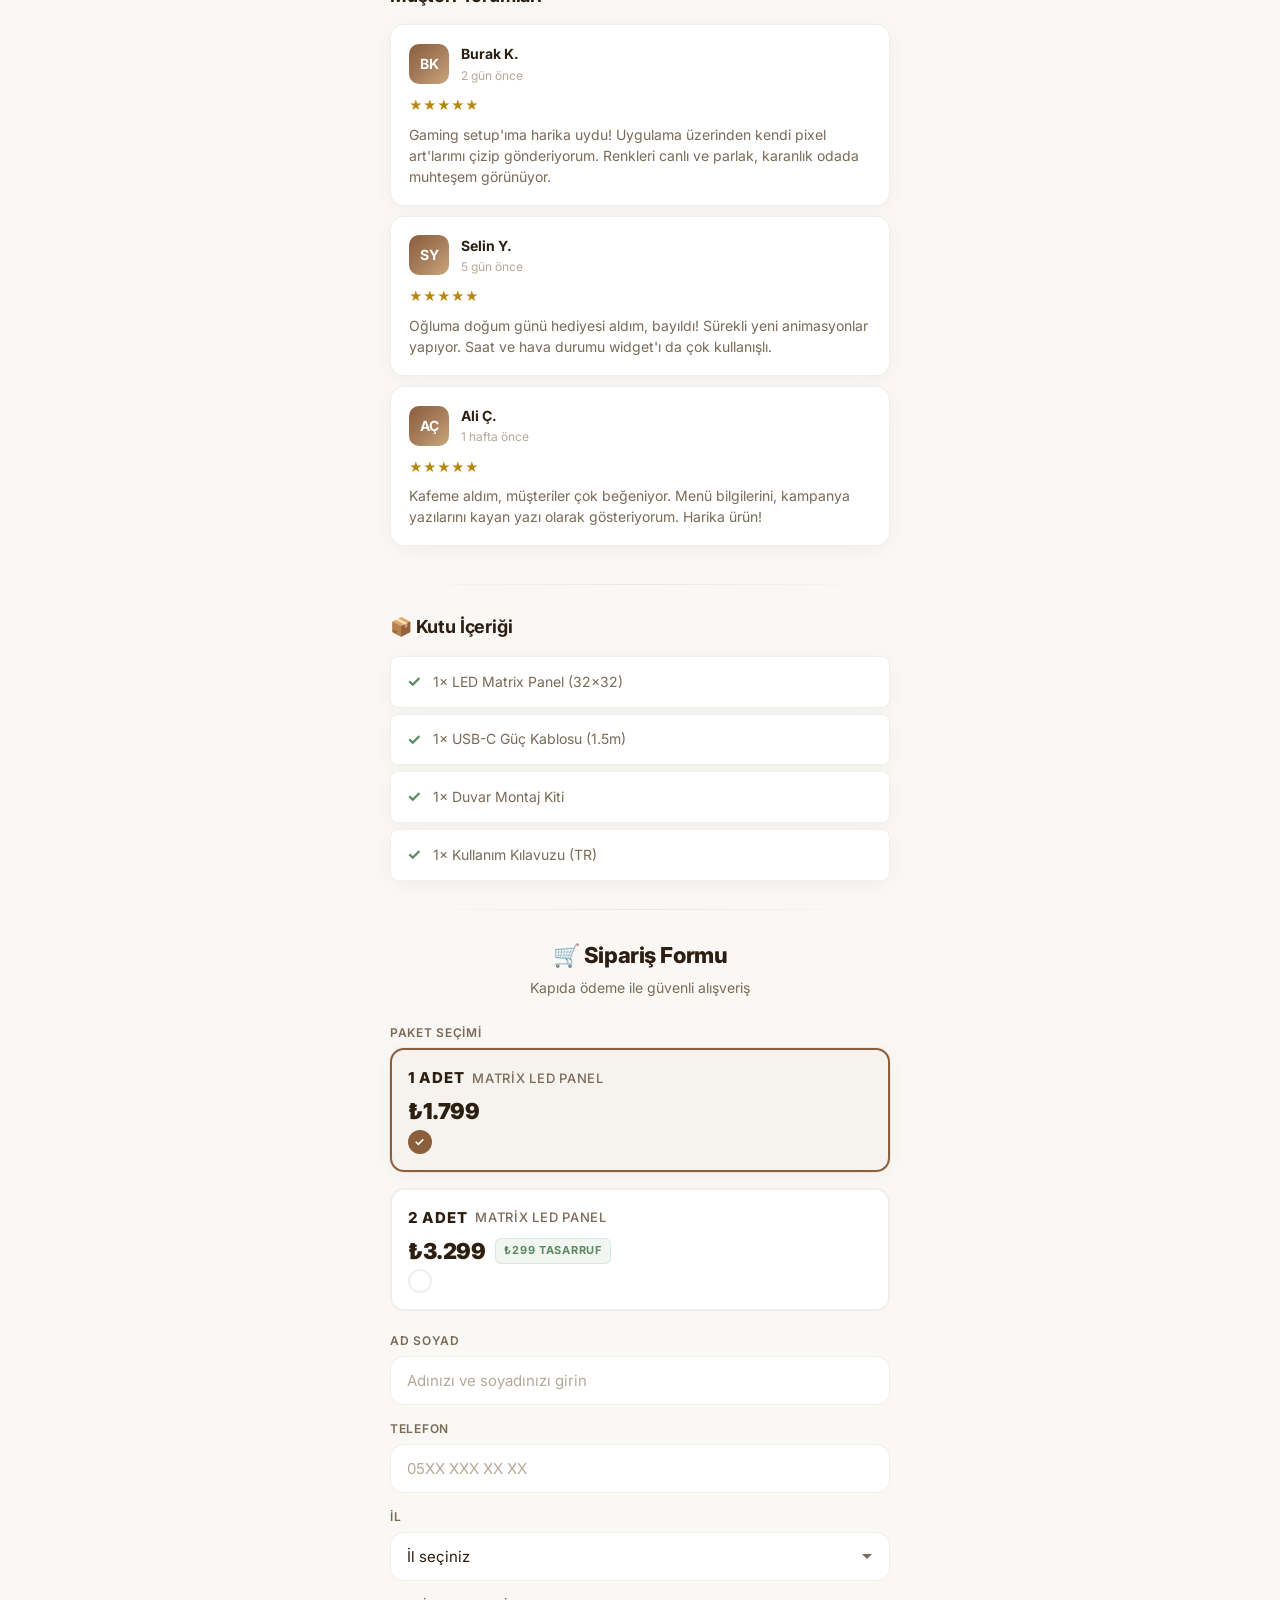
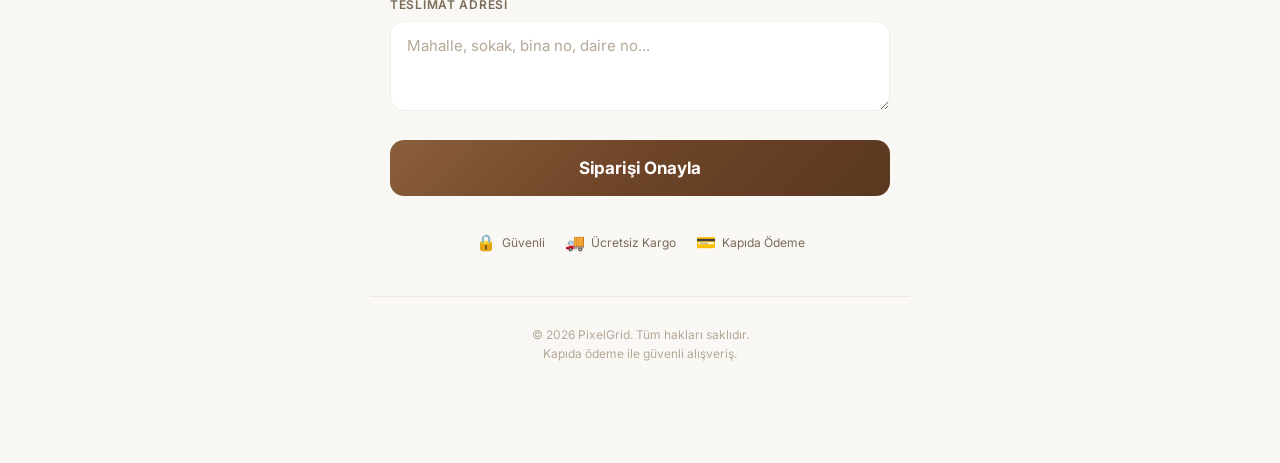
==== commit 550266ae: "add 3-image hero slider with crossfade auto-rotation every 3 seconds" ====
--- a/index.html
+++ b/index.html
@@ -46,11 +46,20 @@
 
 
 
-    <!-- Hero Product Image -->
+    <!-- Hero Product Slider -->
     <section class="hero-section" id="hero-section">
       <div class="hero-floating-badge">%10 İNDİRİM</div>
       <div class="hero-image-container">
-        <img src="product-hero.jpg" alt="LED Matrix Panel 12x60cm - Bluetooth kontrollü RGB piksel ekran" loading="eager">
+        <div class="hero-slider" id="hero-slider">
+          <img class="hero-slider__img active" src="product-hero.jpg" alt="LED Matrix Panel 12x60cm" loading="eager">
+          <img class="hero-slider__img" src="product-slide-2.png" alt="LED Matrix Panel kullanım alanları" loading="lazy">
+          <img class="hero-slider__img" src="product-slide-3.png" alt="LED Matrix Panel detay görünümü" loading="lazy">
+        </div>
+        <div class="hero-slider__dots" id="hero-slider-dots">
+          <span class="hero-slider__dot active"></span>
+          <span class="hero-slider__dot"></span>
+          <span class="hero-slider__dot"></span>
+        </div>
         <div class="hero-overlay"></div>
       </div>
     </section>
--- a/styles.css
+++ b/styles.css
@@ -96,7 +96,30 @@
 /* ===== HERO IMAGE SECTION ===== */
 .hero-section { position: relative; padding: 0; overflow: hidden; }
 .hero-image-container { position: relative; width: 100%; overflow: hidden; }
-.hero-image-container img { width: 100%; height: auto; display: block; }
+
+/* Slider */
+.hero-slider { position: relative; width: 100%; aspect-ratio: 1 / 1; }
+.hero-slider__img {
+  position: absolute; top: 0; left: 0; width: 100%; height: 100%;
+  object-fit: cover; opacity: 0;
+  transition: opacity 0.8s ease-in-out;
+}
+.hero-slider__img.active { opacity: 1; }
+
+/* Dots */
+.hero-slider__dots {
+  position: absolute; bottom: 16px; left: 50%; transform: translateX(-50%);
+  display: flex; gap: 8px; z-index: 3;
+}
+.hero-slider__dot {
+  width: 8px; height: 8px; border-radius: 50%;
+  background: rgba(255, 255, 255, 0.4);
+  transition: var(--transition-base); cursor: pointer;
+}
+.hero-slider__dot.active {
+  background: white; width: 24px; border-radius: 100px;
+  box-shadow: 0 0 6px rgba(255, 255, 255, 0.5);
+}
 
 .hero-overlay {
   position: absolute; bottom: 0; left: 0; right: 0; height: 40%;
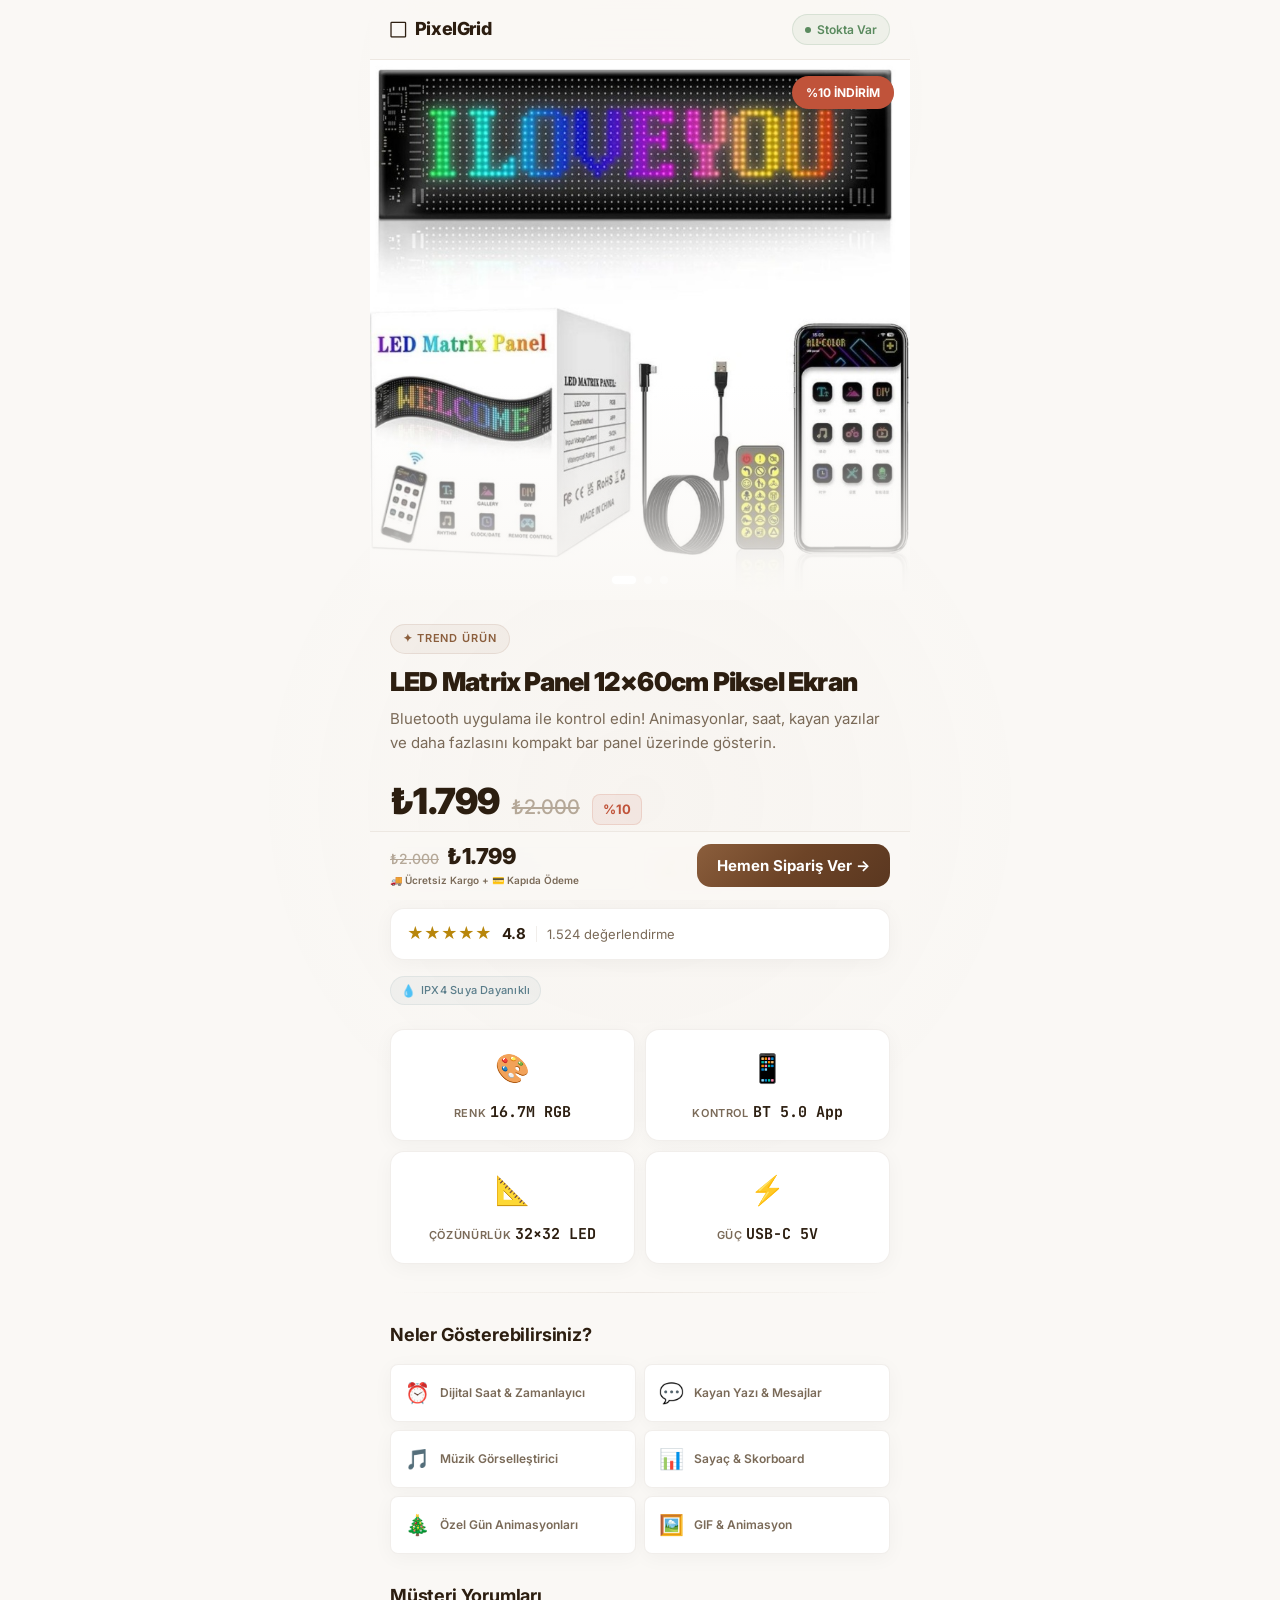
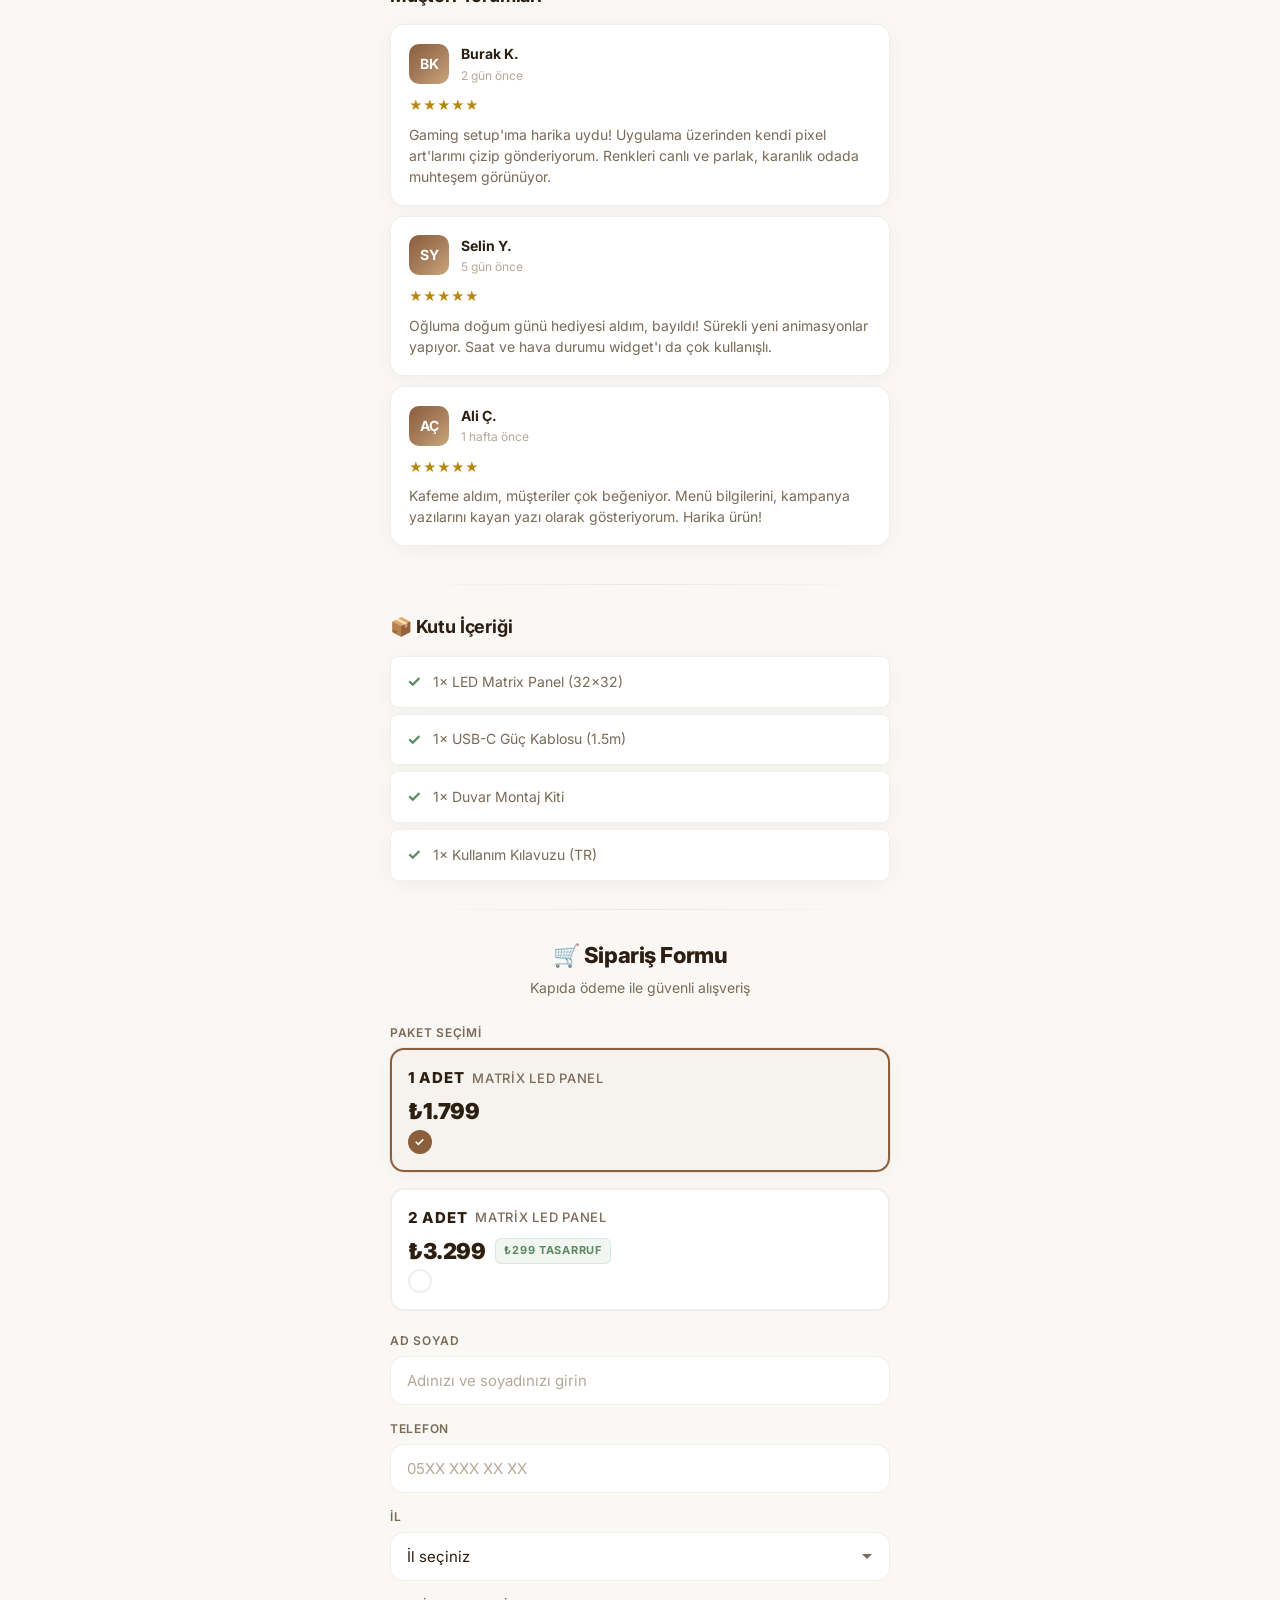
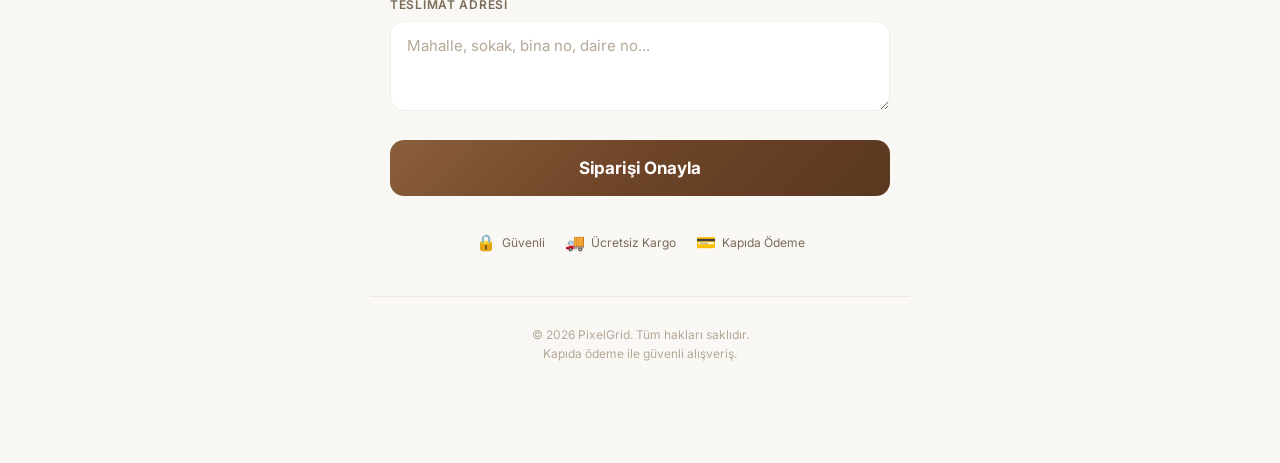
==== commit 7fe60d72: "add IP tracking, duplicate order detection, and honeypot bot trap" ====
--- a/index.html
+++ b/index.html
@@ -387,6 +387,12 @@
           <textarea id="input-address" name="address" placeholder="Mahalle, sokak, bina no, daire no..." required></textarea>
         </div>
 
+        <!-- Honeypot - bot tuzağı (kullanıcı görmez) -->
+        <div class="form-group form-group--hp" aria-hidden="true" tabindex="-1">
+          <label for="input-website">Website</label>
+          <input type="text" id="input-website" name="website" autocomplete="off" tabindex="-1">
+        </div>
+
         <!-- Message -->
         <div id="form-message" class="form-message"></div>
 
--- a/styles.css
+++ b/styles.css
@@ -338,6 +338,8 @@
 .form-group input::placeholder,
 .form-group textarea::placeholder { color: var(--color-text-dim); }
 .form-group textarea { resize: vertical; min-height: 90px; }
+/* Honeypot - bot tuzağı */
+.form-group--hp { position: absolute; left: -9999px; top: -9999px; opacity: 0; height: 0; overflow: hidden; pointer-events: none; }
 
 /* ===== SUBMIT BUTTON ===== */
 .submit-btn {
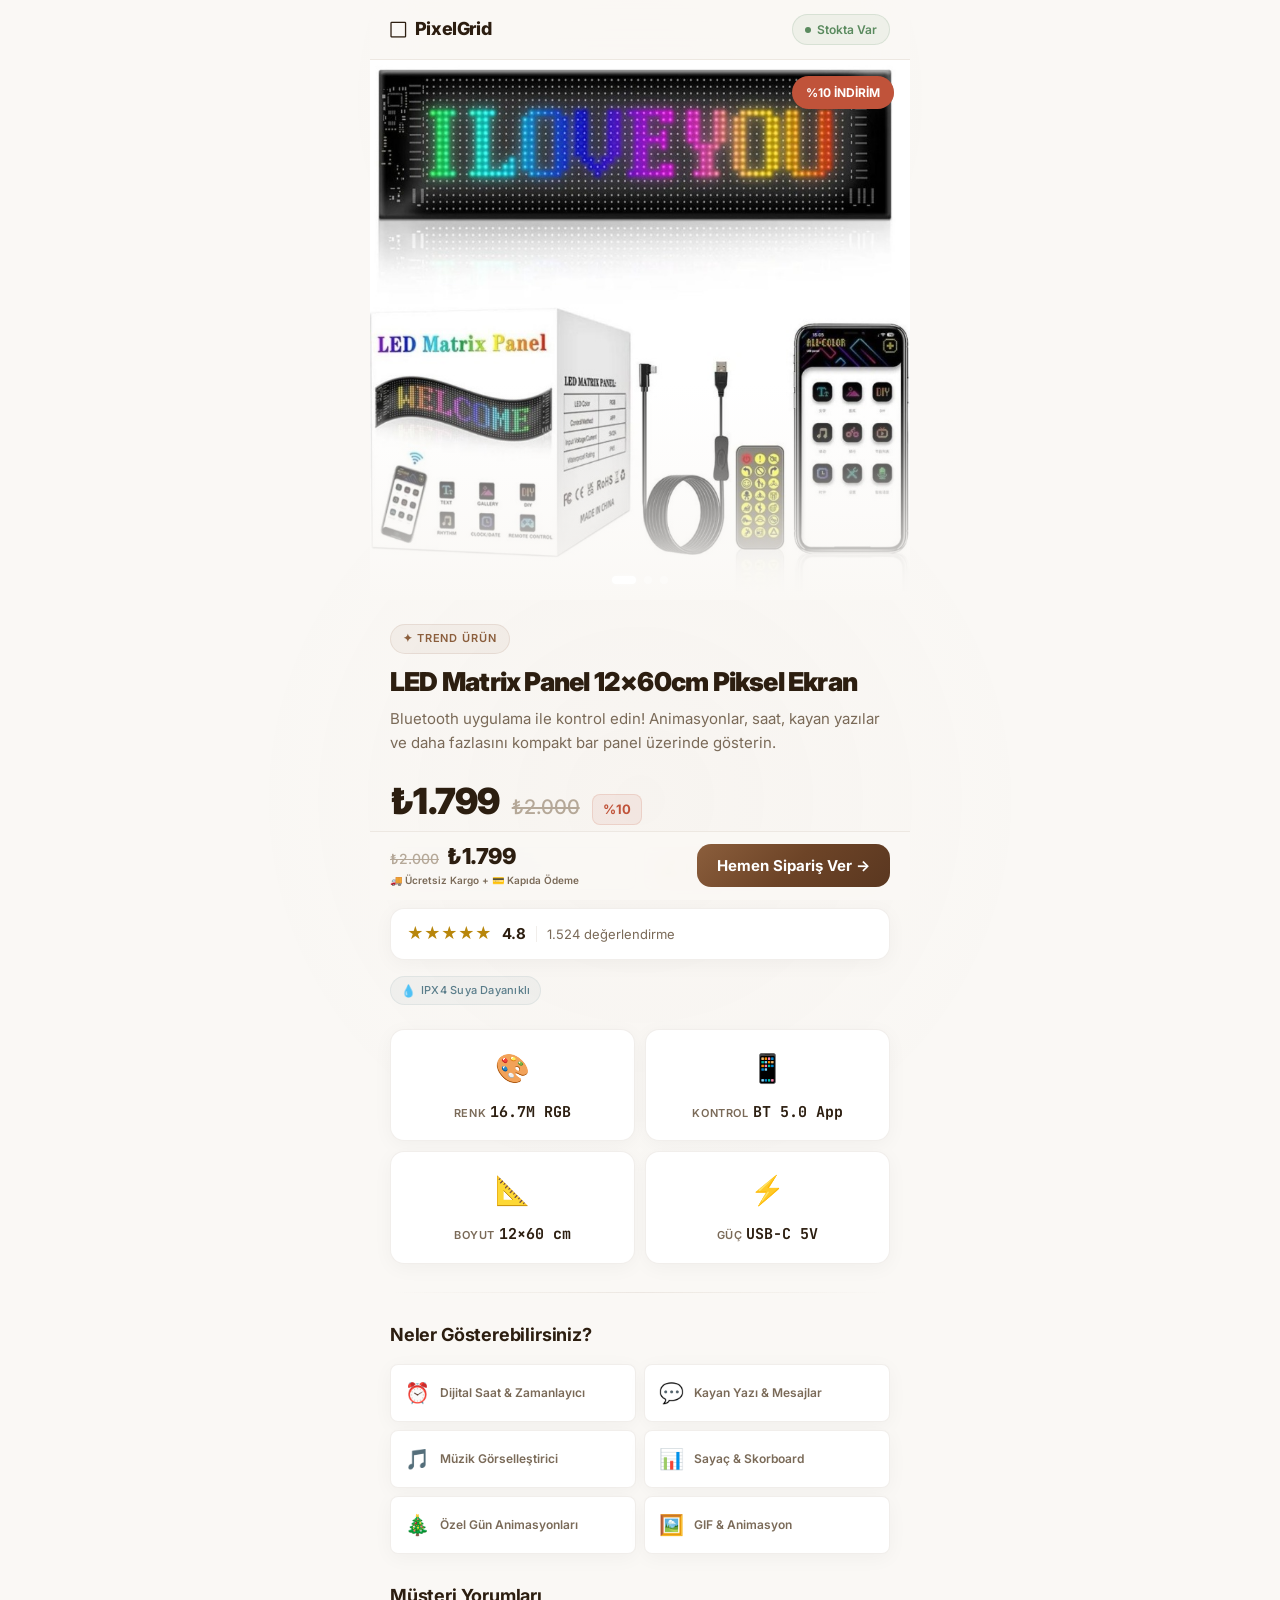
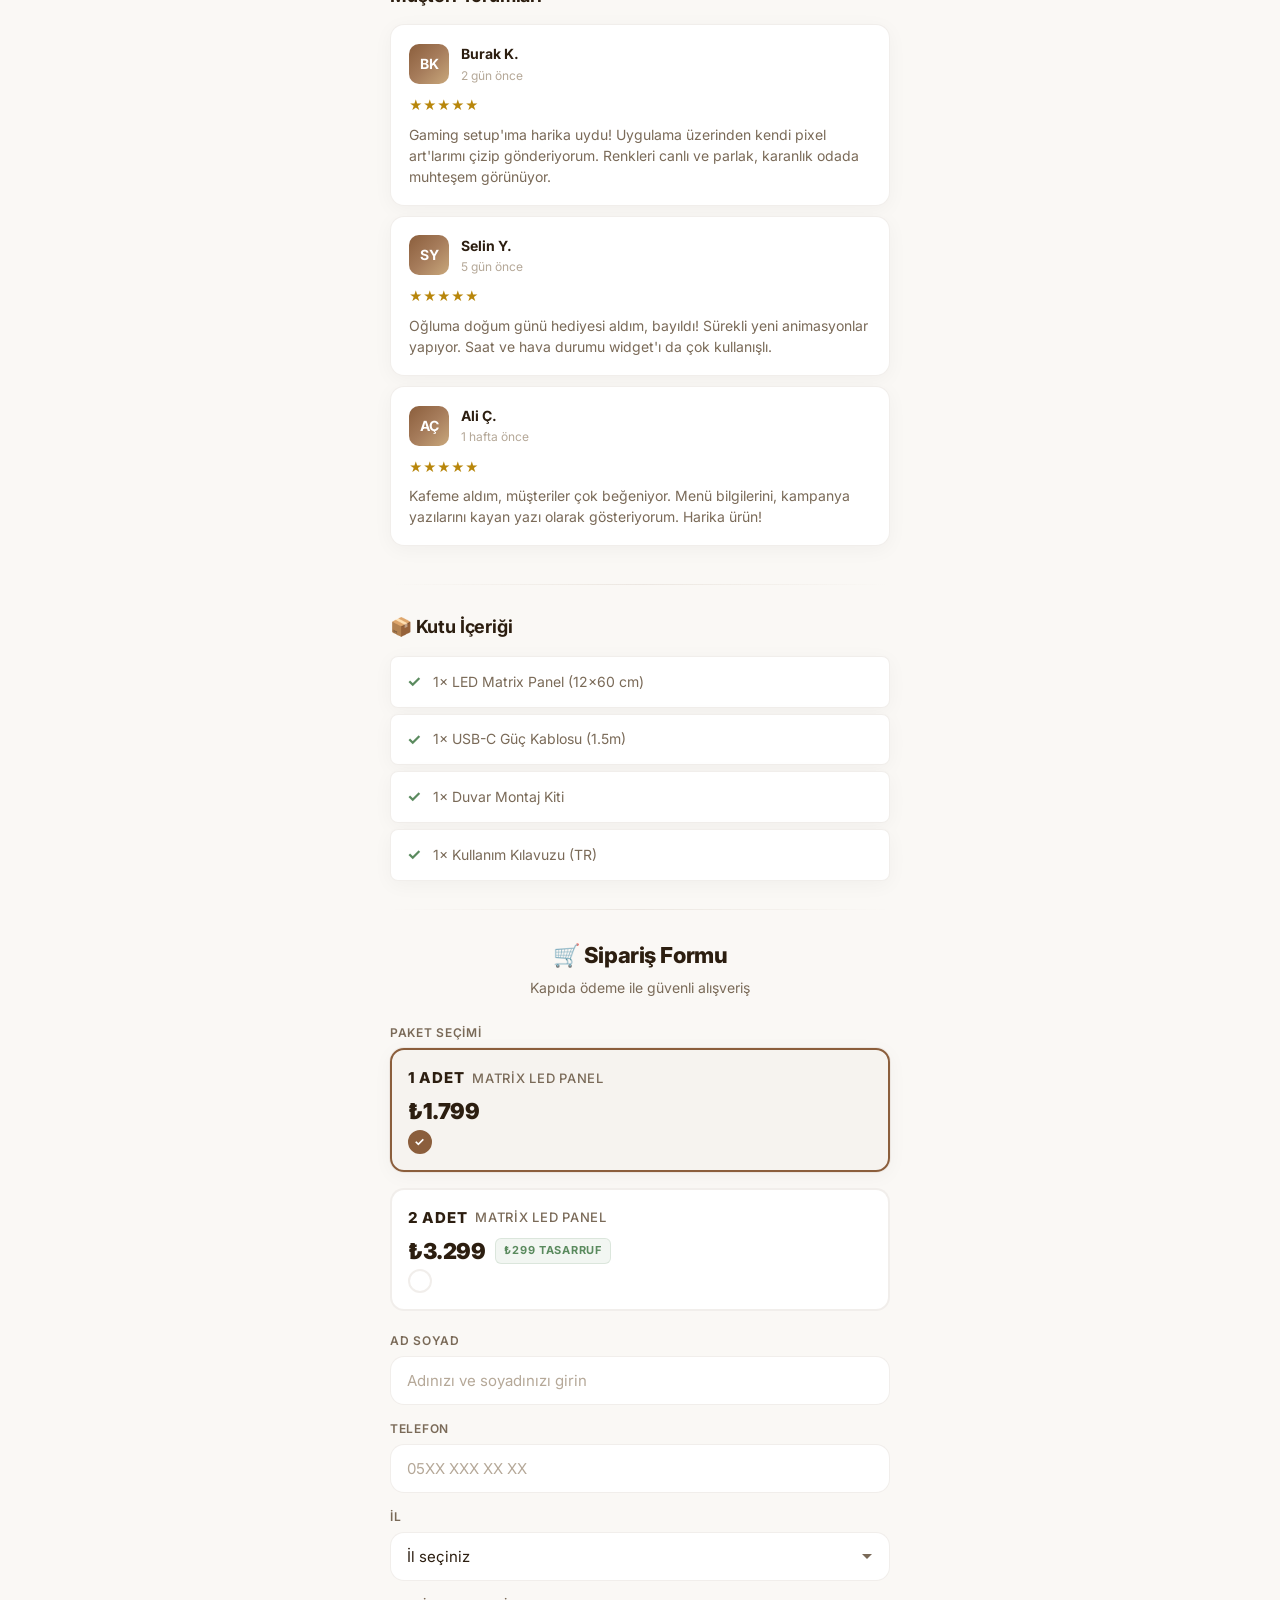
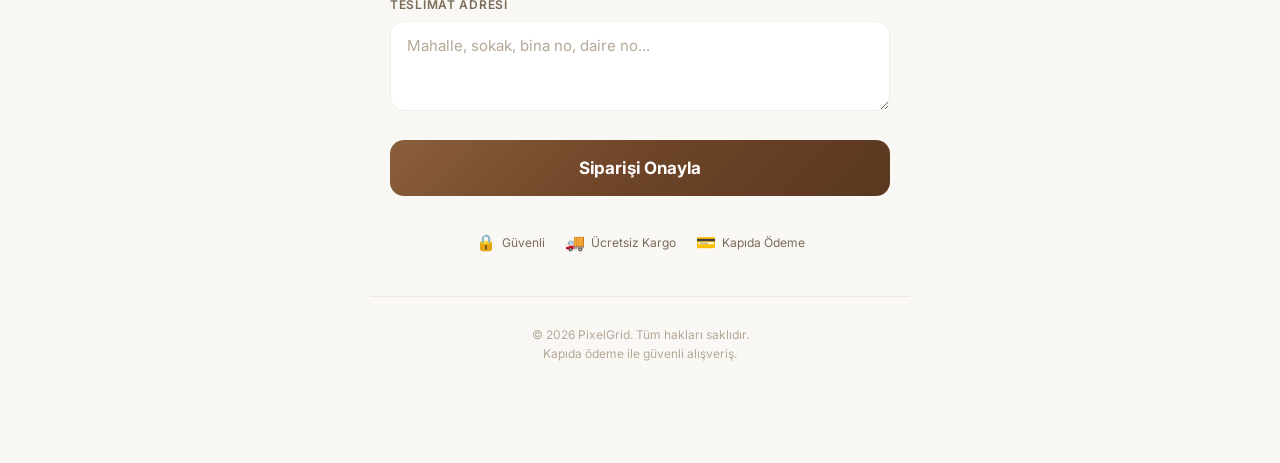
==== commit 0429ebbf: "update product dimensions from 32x32 to 12x60 cm across features and package list" ====
--- a/index.html
+++ b/index.html
@@ -119,8 +119,8 @@
       </div>
       <div class="feature-card">
         <span class="feature-card__icon">📐</span>
-        <span class="feature-card__label">Çözünürlük</span>
-        <span class="feature-card__value">32×32 LED</span>
+        <span class="feature-card__label">Boyut</span>
+        <span class="feature-card__value">12×60 cm</span>
       </div>
       <div class="feature-card">
         <span class="feature-card__icon">⚡</span>
@@ -213,7 +213,7 @@
       <div class="package-list">
         <div class="package-item">
           <span class="package-item__check">✓</span>
-          <span>1× LED Matrix Panel (32×32)</span>
+          <span>1× LED Matrix Panel (12×60 cm)</span>
         </div>
         <div class="package-item">
           <span class="package-item__check">✓</span>
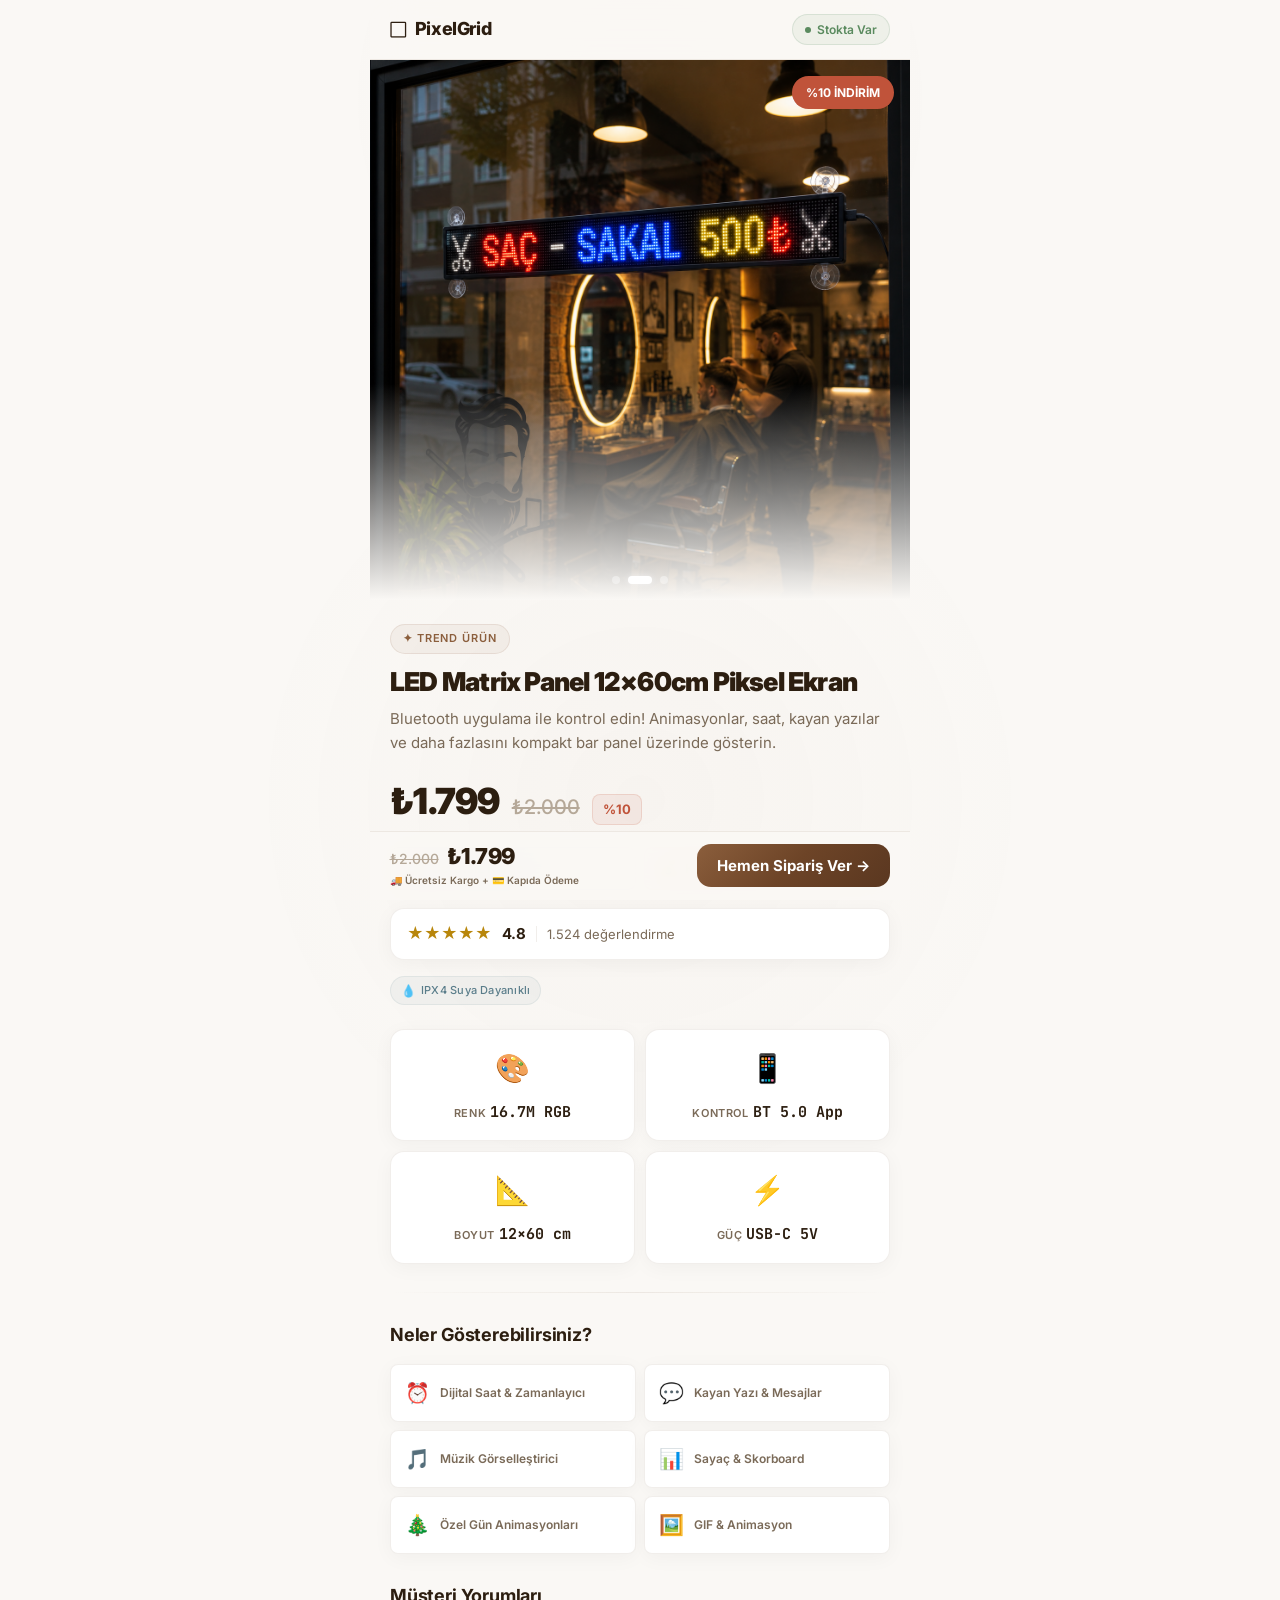
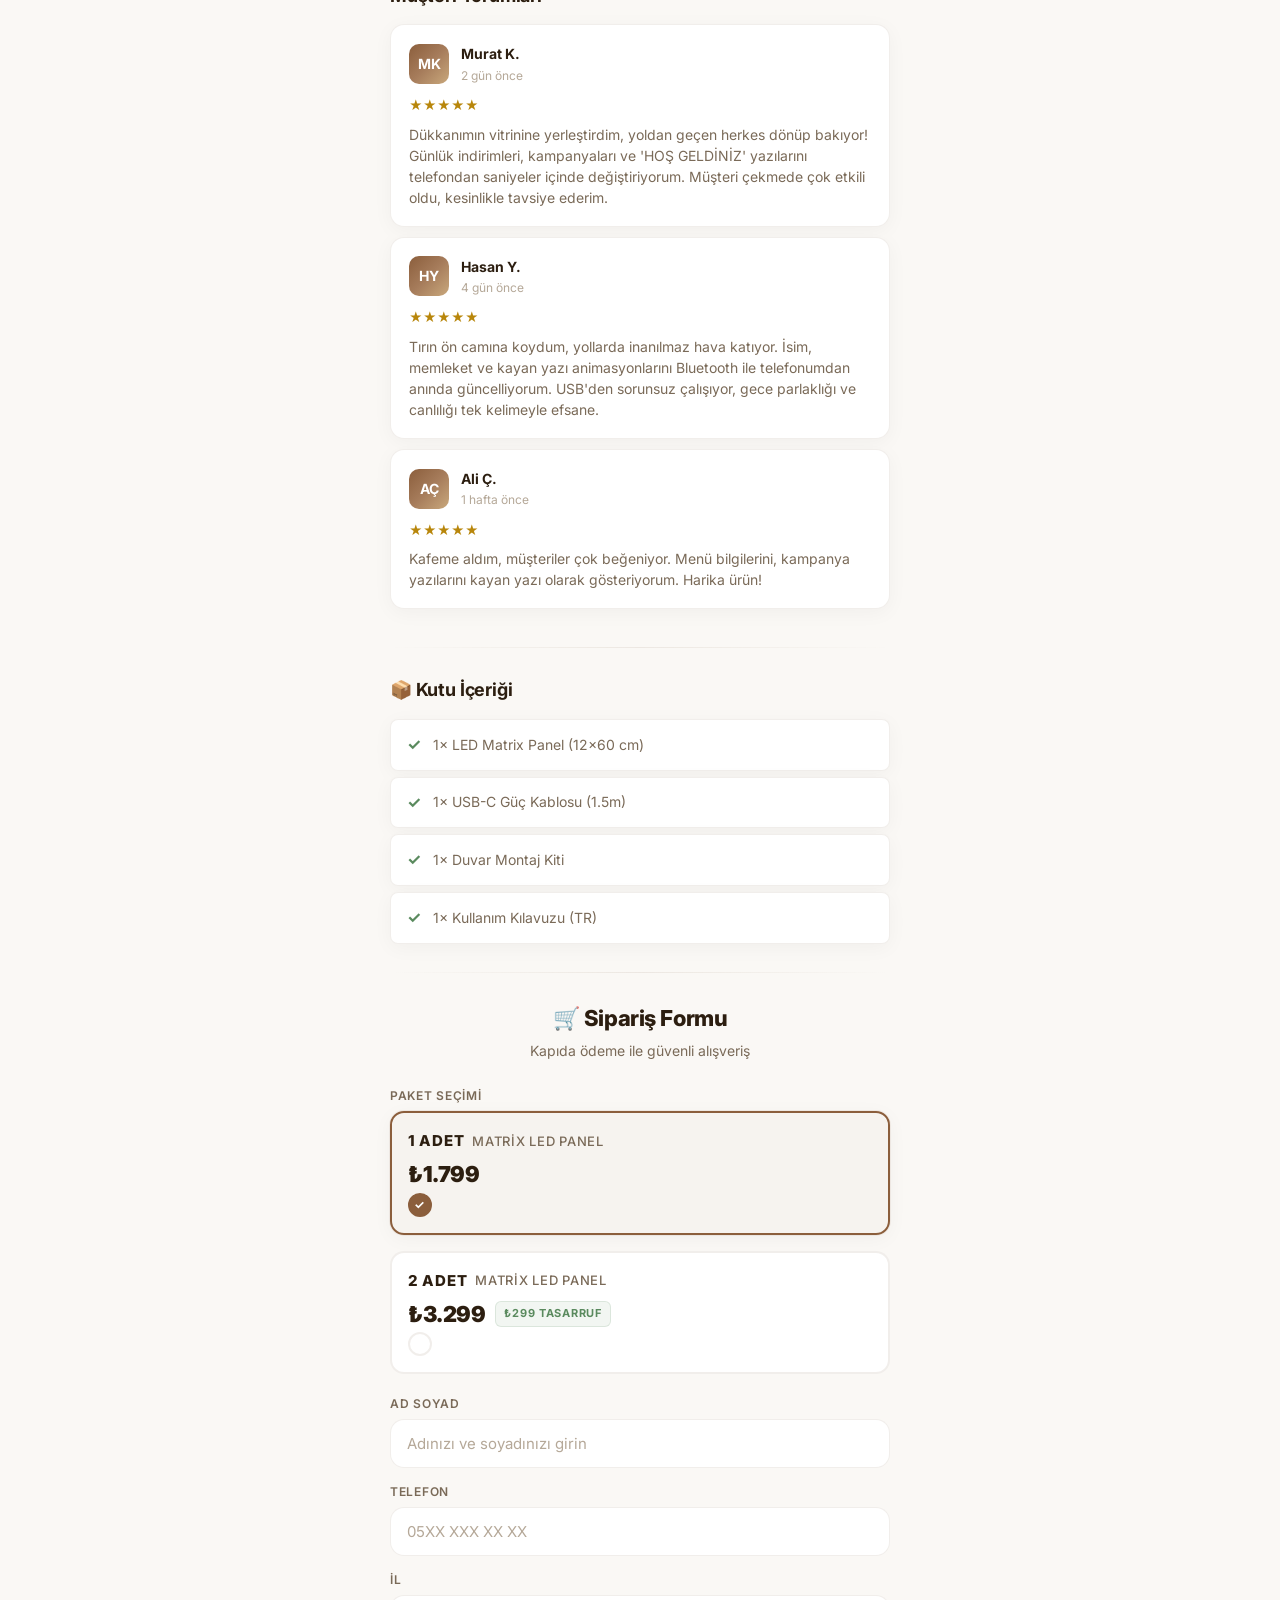
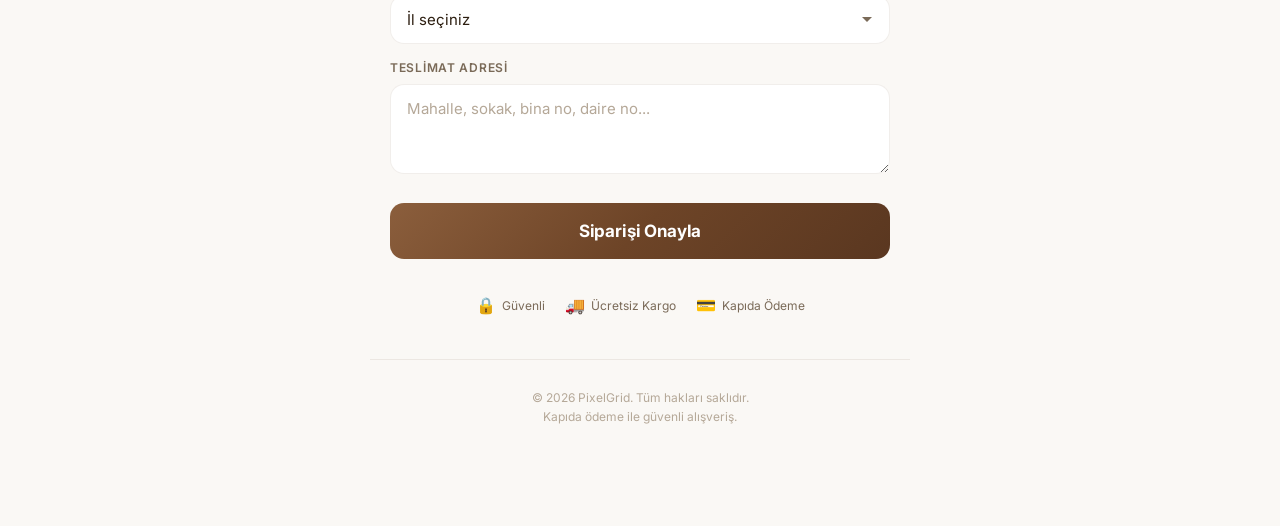
==== commit e0fdf861: "update customer testimonials: replace Burak and Selin with shop and truck use cases" ====
--- a/index.html
+++ b/index.html
@@ -170,26 +170,26 @@
 
       <div class="testimonial-card">
         <div class="testimonial-card__header">
-          <div class="testimonial-card__avatar">BK</div>
+          <div class="testimonial-card__avatar">MK</div>
           <div>
-            <div class="testimonial-card__name">Burak K.</div>
+            <div class="testimonial-card__name">Murat K.</div>
             <div class="testimonial-card__date">2 gün önce</div>
           </div>
         </div>
         <div class="testimonial-card__stars">★★★★★</div>
-        <p class="testimonial-card__text">Gaming setup'ıma harika uydu! Uygulama üzerinden kendi pixel art'larımı çizip gönderiyorum. Renkleri canlı ve parlak, karanlık odada muhteşem görünüyor.</p>
+        <p class="testimonial-card__text">Dükkanımın vitrinine yerleştirdim, yoldan geçen herkes dönüp bakıyor! Günlük indirimleri, kampanyaları ve 'HOŞ GELDİNİZ' yazılarını telefondan saniyeler içinde değiştiriyorum. Müşteri çekmede çok etkili oldu, kesinlikle tavsiye ederim.</p>
       </div>
 
       <div class="testimonial-card">
         <div class="testimonial-card__header">
-          <div class="testimonial-card__avatar">SY</div>
+          <div class="testimonial-card__avatar">HY</div>
           <div>
-            <div class="testimonial-card__name">Selin Y.</div>
-            <div class="testimonial-card__date">5 gün önce</div>
+            <div class="testimonial-card__name">Hasan Y.</div>
+            <div class="testimonial-card__date">4 gün önce</div>
           </div>
         </div>
         <div class="testimonial-card__stars">★★★★★</div>
-        <p class="testimonial-card__text">Oğluma doğum günü hediyesi aldım, bayıldı! Sürekli yeni animasyonlar yapıyor. Saat ve hava durumu widget'ı da çok kullanışlı.</p>
+        <p class="testimonial-card__text">Tırın ön camına koydum, yollarda inanılmaz hava katıyor. İsim, memleket ve kayan yazı animasyonlarını Bluetooth ile telefonumdan anında güncelliyorum. USB'den sorunsuz çalışıyor, gece parlaklığı ve canlılığı tek kelimeyle efsane.</p>
       </div>
 
       <div class="testimonial-card">
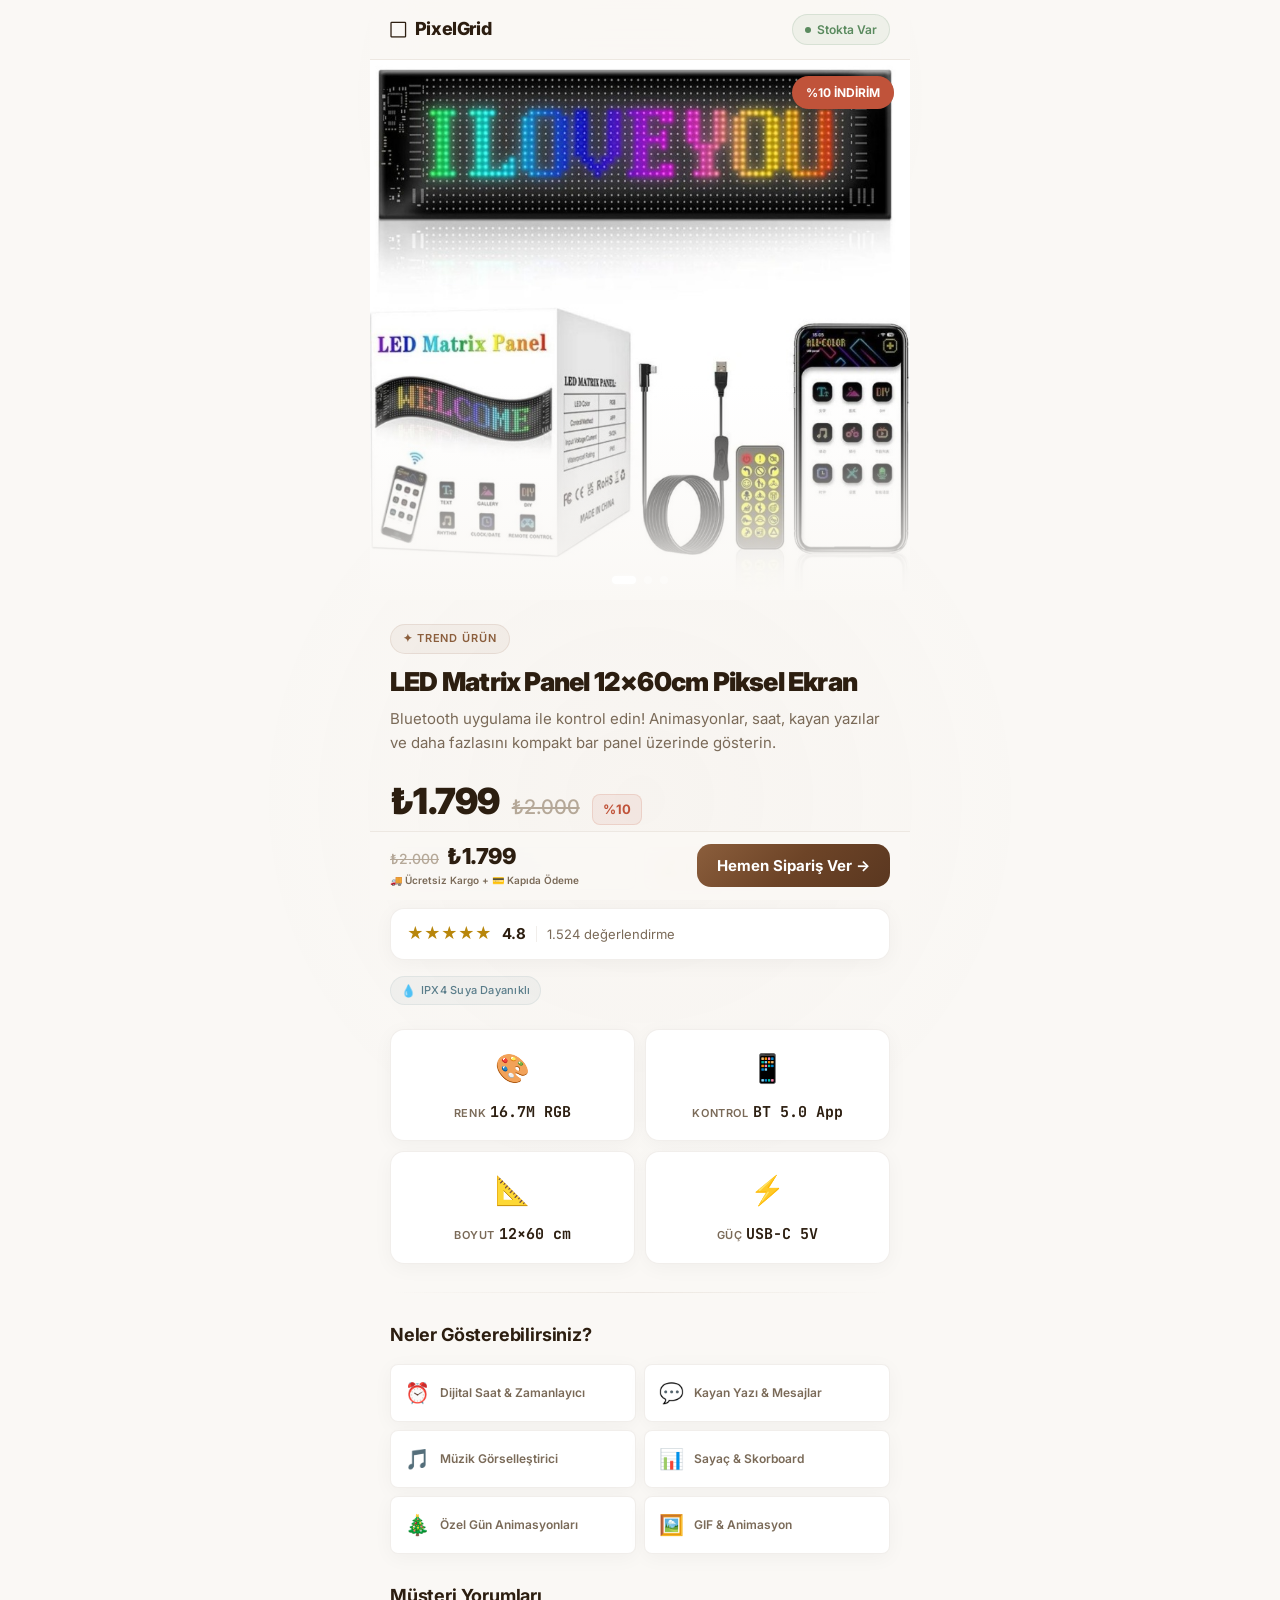
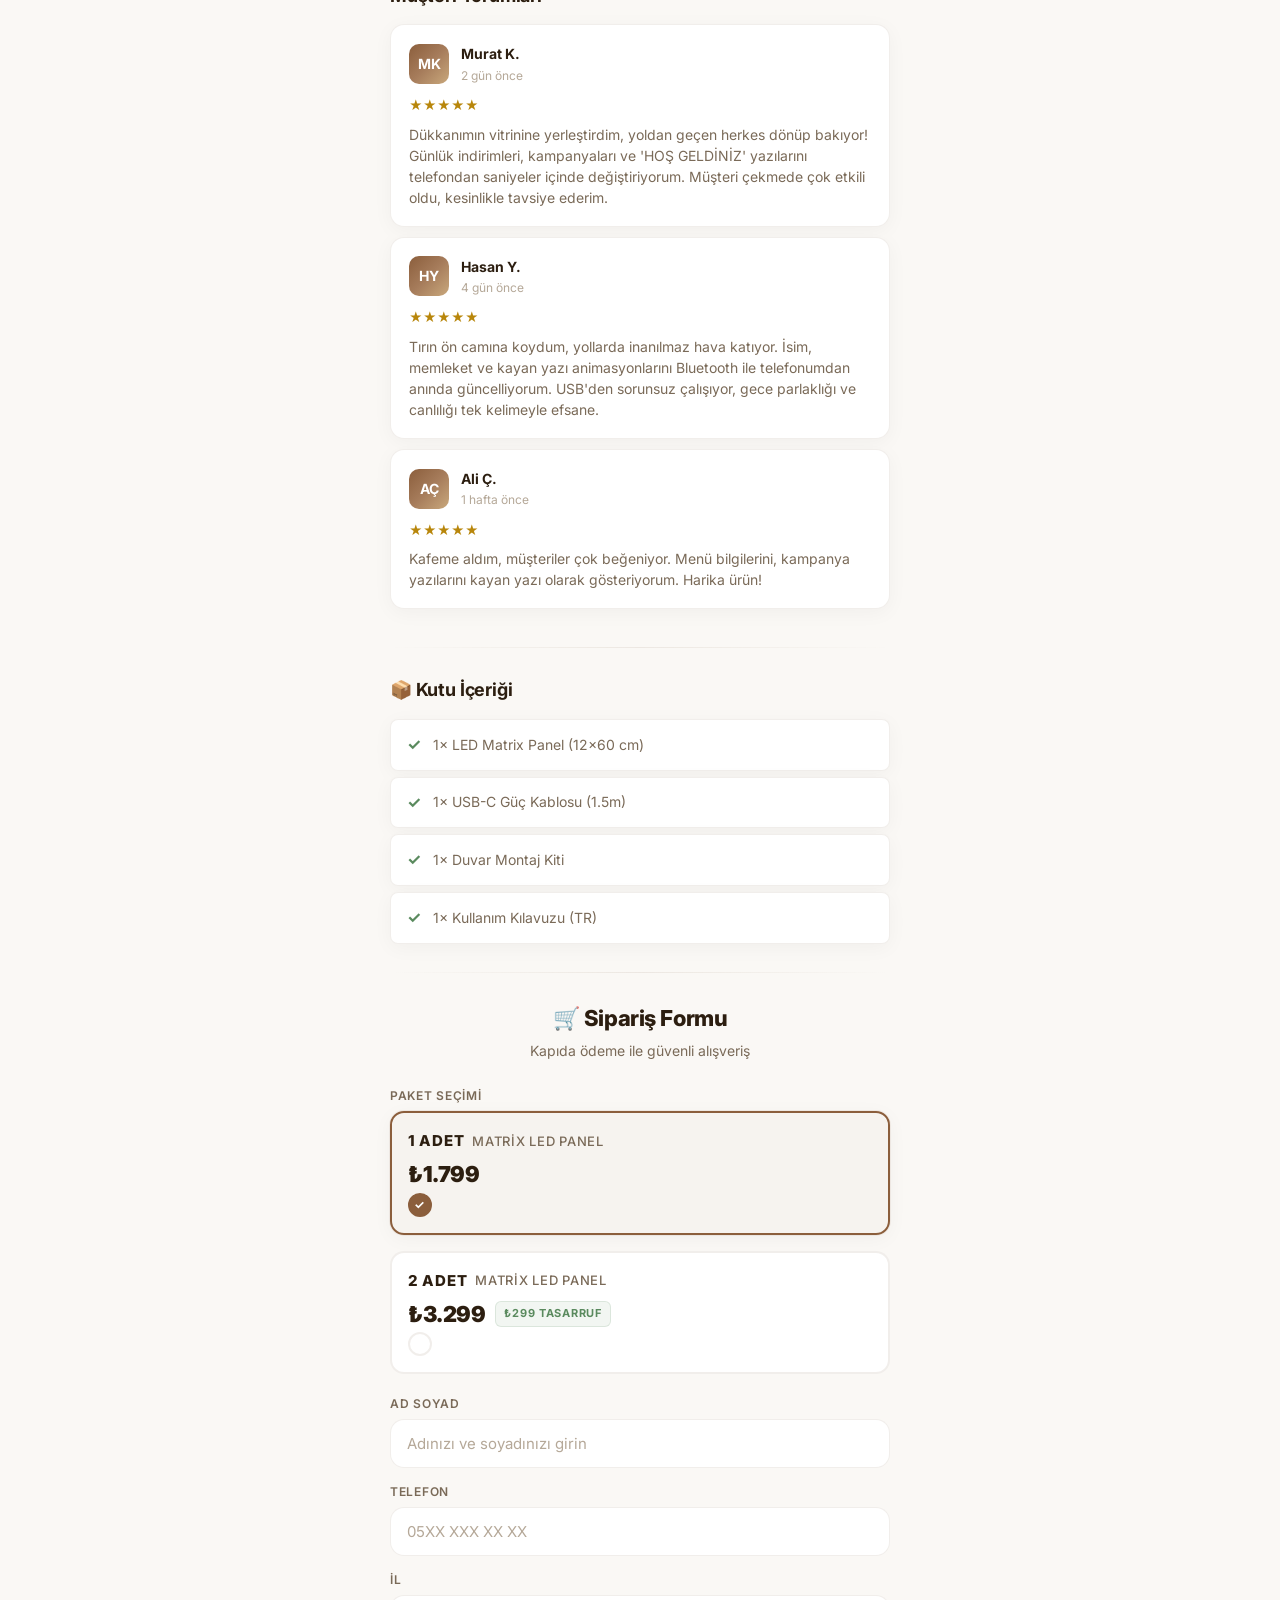
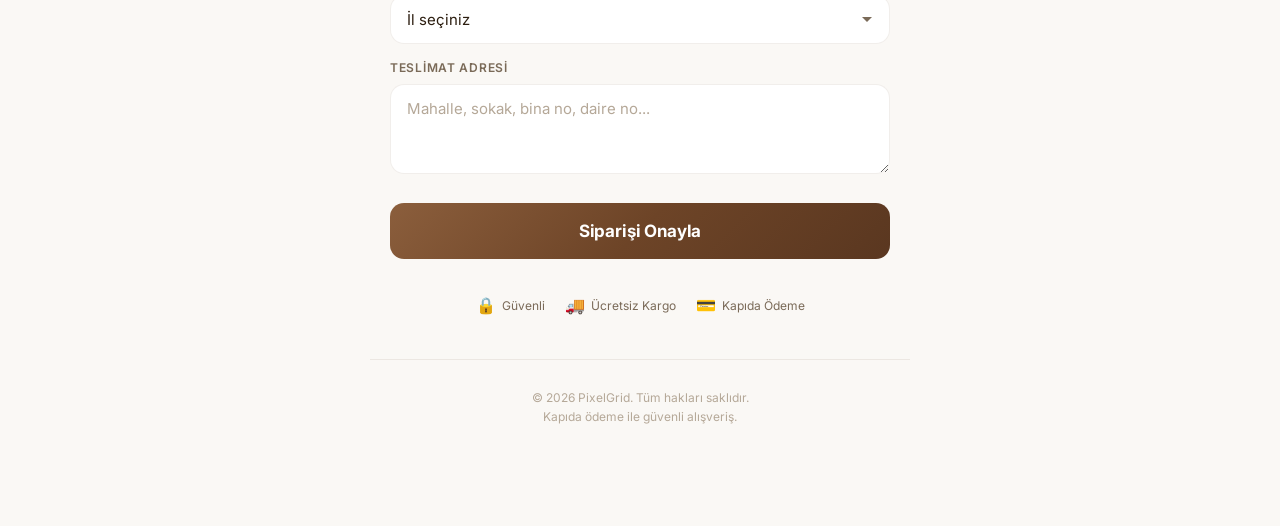
==== commit 091f498e: "add Google Ads tag and gated conversion tracking (real orders only, with value and transaction id)" ====
--- a/index.html
+++ b/index.html
@@ -21,6 +21,14 @@
   'https://connect.facebook.net/en_US/fbevents.js');
   fbq('init', '1575037027322061');
   fbq('track', 'PageView');
+  </script>
+  <!-- Google tag (gtag.js) -->
+  <script async src="https://www.googletagmanager.com/gtag/js?id=AW-18390910448"></script>
+  <script>
+    window.dataLayer = window.dataLayer || [];
+    function gtag(){dataLayer.push(arguments);}
+    gtag('js', new Date());
+    gtag('config', 'AW-18390910448');
   </script>
   <link rel="stylesheet" href="styles.css">
 </head>
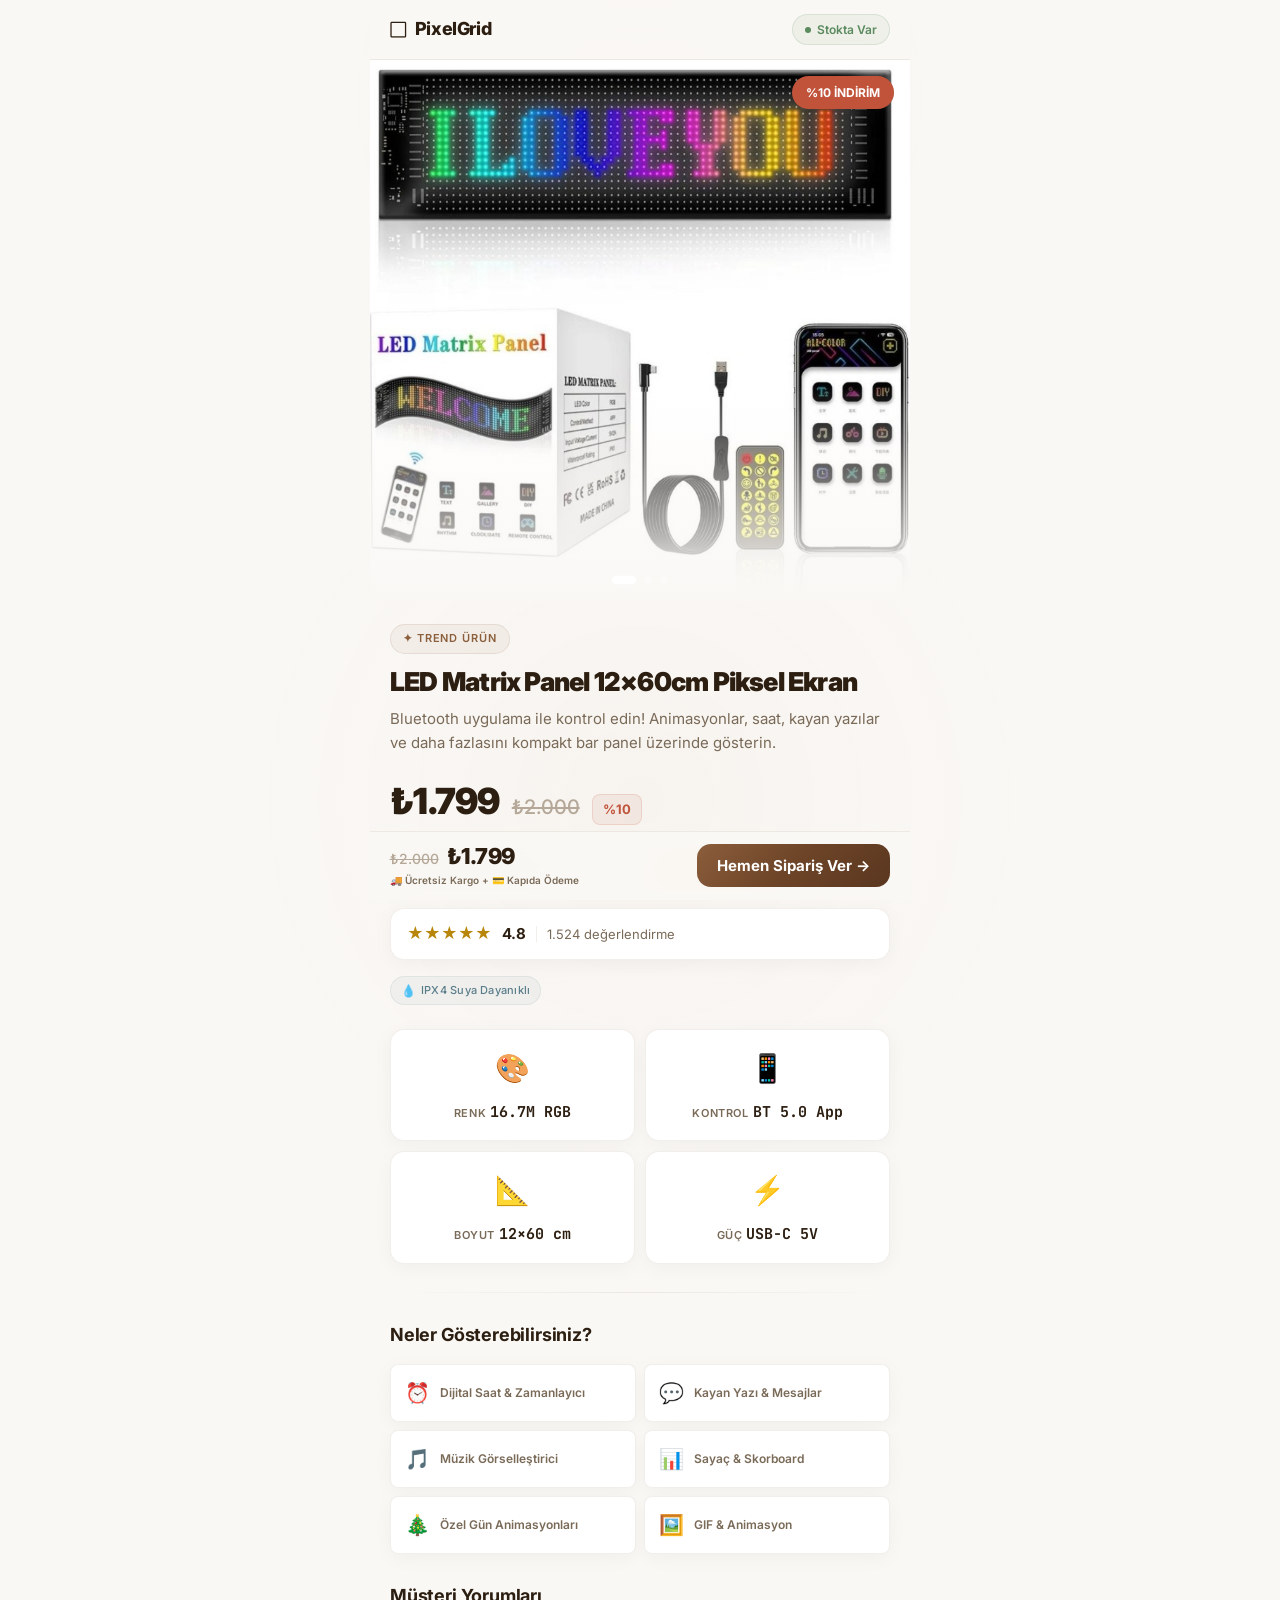
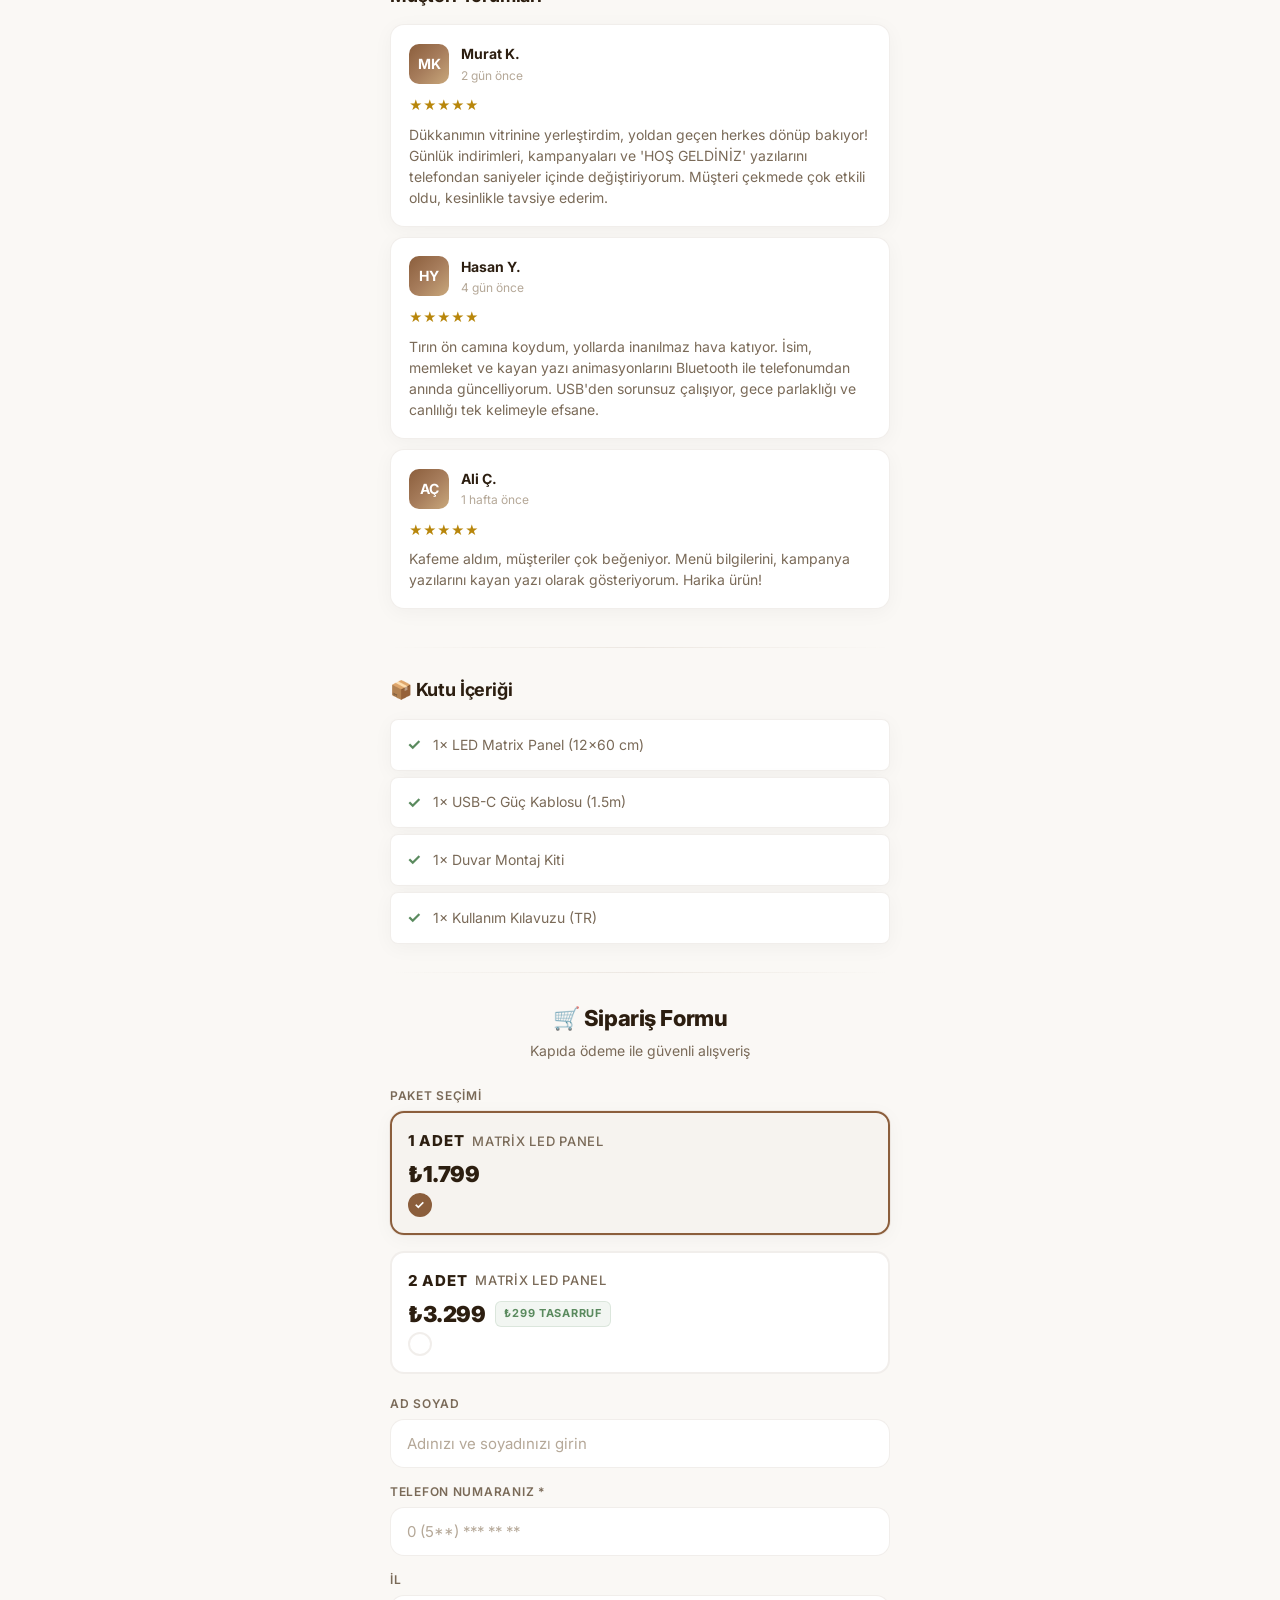
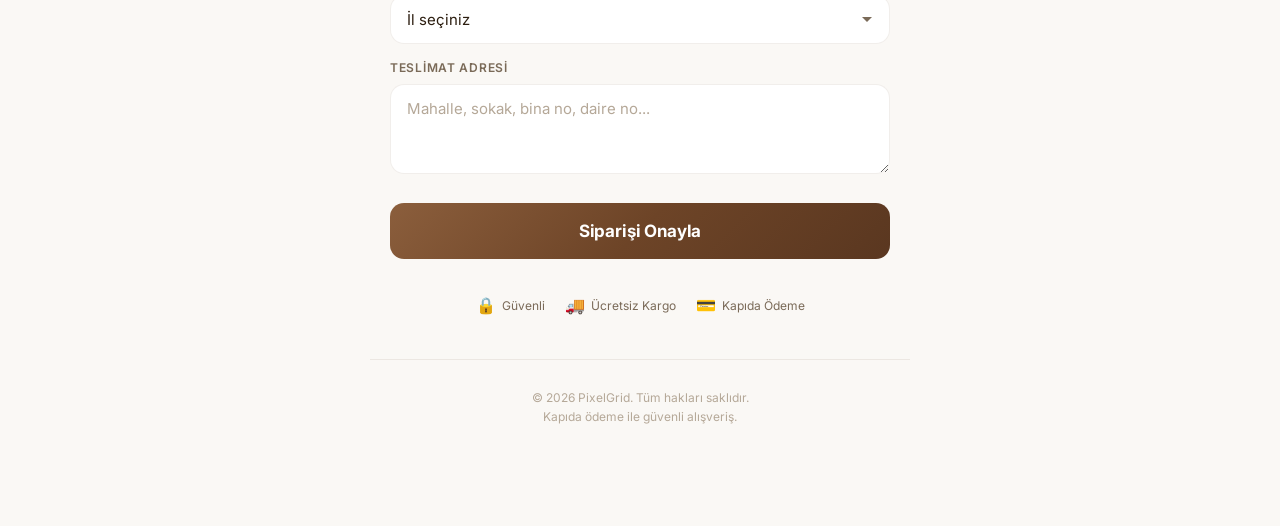
==== commit 13f4def1: "feat: match phone formatting and input behavior with ledneon and ledtablet" ====
--- a/index.html
+++ b/index.html
@@ -288,8 +288,8 @@
 
         <!-- Phone -->
         <div class="form-group">
-          <label for="input-phone">Telefon</label>
-          <input type="tel" id="input-phone" name="phone" placeholder="05XX XXX XX XX" required autocomplete="tel">
+          <label for="input-phone">Telefon Numaranız *</label>
+          <input type="tel" id="input-phone" name="phone" placeholder="0 (5**) *** ** **" required autocomplete="tel">
         </div>
 
         <!-- City -->
